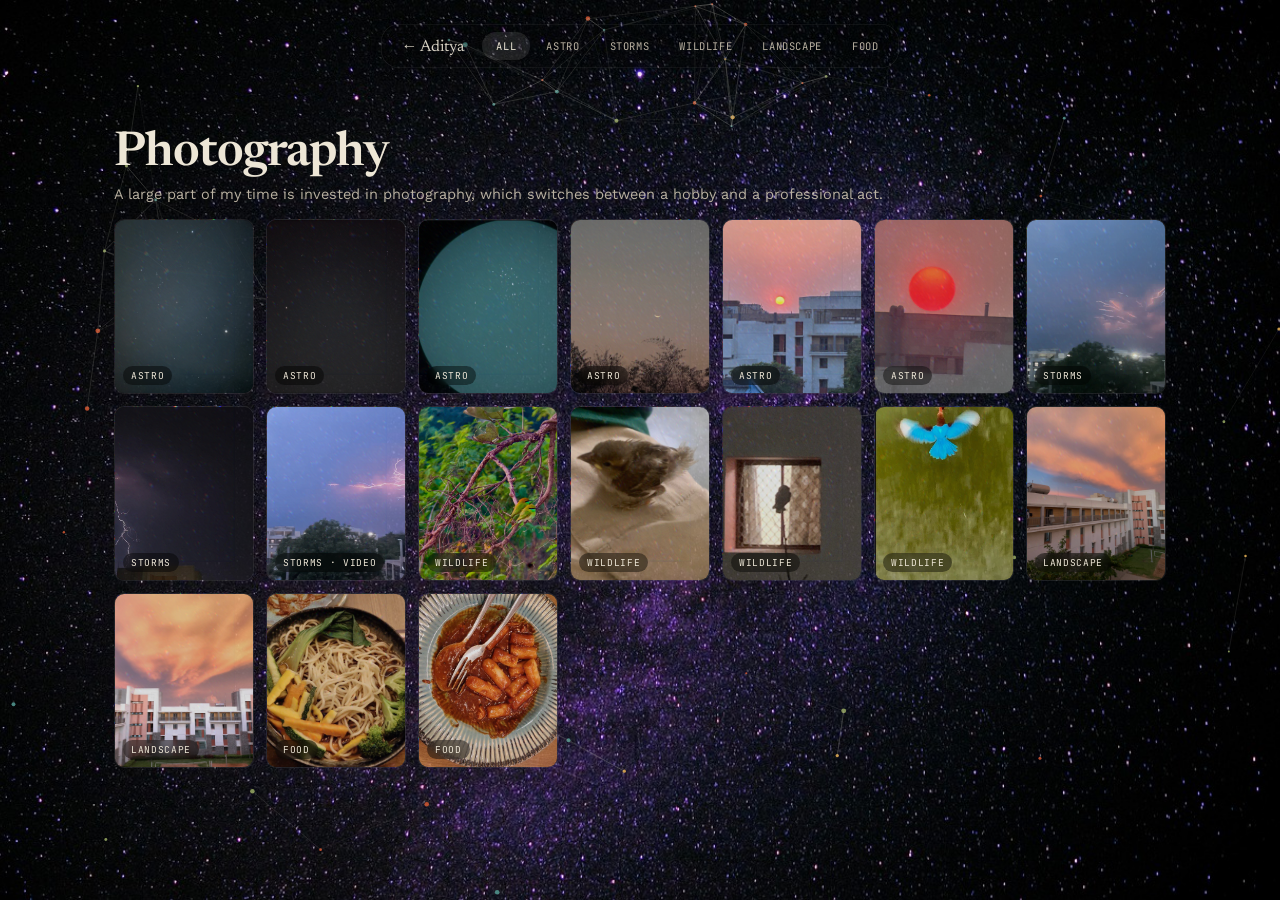
==== gallery.html @ 11ecde01 "feat:Added gallery html page" ====
<!DOCTYPE html>
<html lang="en">
<head>
<meta charset="UTF-8" />
<meta name="viewport" content="width=device-width, initial-scale=1.0, viewport-fit=cover" />
<script>
  // Same Safari SVG-filter-backdrop fallback as the main page - see mainstyle.css.
  (function(){
    const ua = navigator.userAgent;
    const isSafari = /^((?!chrome|android|crios|fxios|edgios).)*safari/i.test(ua);
    if (isSafari) document.documentElement.classList.add('is-safari');
    const coarse = matchMedia('(pointer:coarse)').matches;
    const lowCores = (navigator.hardwareConcurrency || 8) <= 4;
    const lowMem = (navigator.deviceMemory || 8) <= 4;
    const smallScreen = Math.min(innerWidth, innerHeight) <= 480;
    if (coarse && (lowCores || lowMem || smallScreen)) {
      document.documentElement.classList.add('is-lowpower');
    }
  })();
</script>
<title>Photography — Aditya Shankar</title>
<link rel="preconnect" href="https://fonts.googleapis.com">
<link href="https://fonts.googleapis.com/css2?family=Newsreader:ital,opsz,wght@0,6..72,400;0,6..72,600;1,6..72,500&family=Work+Sans:wght@400;500&family=JetBrains+Mono:wght@400;500&display=swap" rel="stylesheet">
<script src="https://cdn.tailwindcss.com"></script>
<link rel="stylesheet" href="mainstyle.css">
<style>
  /* Gallery-page-only top bar: same liquid-glass pill treatment as the photo
     subnav on the main site, just promoted to the primary/only nav here
     (fixed at the top, always visible - no scroll-triggered fade-in) and
     with a back link to the homepage in place of the Projects/About Me links. */
  .gallery-nav{
    position:fixed; top:24px; left:0; right:0; z-index:25;
    display:flex; justify-content:center; padding:0 16px;
  }
  .gallery-nav-inner{
    display:flex; align-items:center; gap:4px; padding:6px; border-radius:18px;
    background:rgba(0,0,0,0.2);
    backdrop-filter:url(#glass-filter-_r_12b_) saturate(1);
    -webkit-backdrop-filter:url(#glass-filter-_r_12b_) saturate(1);
    box-shadow:rgba(255,255,255,0.1) 0px 0px 0px 0.5px inset, rgba(0,0,0,0.1) 0px 4px 16px;
  }
  html.is-safari .gallery-nav-inner, html.is-lowpower .gallery-nav-inner{
    backdrop-filter: blur(14px) saturate(160%) !important;
    -webkit-backdrop-filter: blur(14px) saturate(160%) !important;
  }
  .gallery-nav-back{
    font-family:'Newsreader', serif; font-size:1rem; color:var(--ink);
    text-decoration:none; padding:7px 14px; border-radius:14px; opacity:0.9;
    transition:.2s ease;
  }
  .gallery-nav-back:hover{ opacity:1; background:rgba(255,255,255,0.08); }
  .gallery-page-head{
    max-width:1100px; margin:0 auto; padding:130px 24px 0;
  }
  .gallery-page-head h1{
    font-family:'Newsreader', serif; font-weight:600; font-size:clamp(2rem,4.5vw,3rem);
    letter-spacing:-0.02em; color:var(--ink); margin-bottom:8px;
  }
  .gallery-page-head p{
    font-family:'Work Sans', sans-serif; color:var(--ink-dim); font-size:14.5px; margin-bottom:12px;
  }
  .gallery-page-grid-wrap{
    max-width:1100px; margin:0 auto; padding:0 24px 100px;
  }
</style>
</head>
<body>
  <svg width="1" height="1" style="position:absolute; overflow:hidden;" xmlns:xlink="http://www.w3.org/1999/xlink">
    <defs>
      <filter id="glass-filter-_r_12b_" color-interpolation-filters="sRGB" x="0%" y="0%" width="100%" height="100%">
        <feImage x="0" y="0" width="100%" height="100%" preserveAspectRatio="none" result="map"
          href="data:image/svg+xml,%0A%20%20%20%20%20%20%3Csvg%20viewBox%3D%220%200%20260%2048%22%20xmlns%3D%22http%3A%2F%2Fwww.w3.org%2F2000%2Fsvg%22%3E%0A%20%20%20%20%20%20%20%20%3Cdefs%3E%0A%20%20%20%20%20%20%20%20%20%20%3ClinearGradient%20id%3D%22red-grad-_r_12b_%22%20x1%3D%22100%25%22%20y1%3D%220%25%22%20x2%3D%220%25%22%20y2%3D%220%25%22%3E%0A%20%20%20%20%20%20%20%20%20%20%20%20%3Cstop%20offset%3D%220%25%22%20stop-color%3D%22%230000%22%2F%3E%0A%20%20%20%20%20%20%20%20%20%20%20%20%3Cstop%20offset%3D%22100%25%22%20stop-color%3D%22red%22%2F%3E%0A%20%20%20%20%20%20%20%20%20%20%3C%2FlinearGradient%3E%0A%20%20%20%20%20%20%20%20%20%20%3ClinearGradient%20id%3D%22blue-grad-_r_12b_%22%20x1%3D%220%25%22%20y1%3D%220%25%22%20x2%3D%220%25%22%20y2%3D%22100%25%22%3E%0A%20%20%20%20%20%20%20%20%20%20%20%20%3Cstop%20offset%3D%220%25%22%20stop-color%3D%22%230000%22%2F%3E%0A%20%20%20%20%20%20%20%20%20%20%20%20%3Cstop%20offset%3D%22100%25%22%20stop-color%3D%22blue%22%2F%3E%0A%20%20%20%20%20%20%20%20%20%20%3C%2FlinearGradient%3E%0A%20%20%20%20%20%20%20%20%3C%2Fdefs%3E%0A%20%20%20%20%20%20%20%20%3Crect%20x%3D%220%22%20y%3D%220%22%20width%3D%22260%22%20height%3D%2248%22%20fill%3D%22black%22%3E%3C%2Frect%3E%0A%20%20%20%20%20%20%20%20%3Crect%20x%3D%220%22%20y%3D%220%22%20width%3D%22260%22%20height%3D%2248%22%20rx%3D%2220%22%20fill%3D%22url(%23red-grad-_r_12b_)%22%20%2F%3E%0A%20%20%20%20%20%20%20%20%3Crect%20x%3D%220%22%20y%3D%220%22%20width%3D%22260%22%20height%3D%2248%22%20rx%3D%2220%22%20fill%3D%22url(%23blue-grad-_r_12b_)%22%20style%3D%22mix-blend-mode%3A%20screen%22%20%2F%3E%0A%20%20%20%20%20%20%20%20%3Crect%20x%3D%221.6800000000000002%22%20y%3D%221.6800000000000002%22%20width%3D%22256.64%22%20height%3D%2244.64%22%20rx%3D%2220%22%20fill%3D%22hsl(0%200%25%2050%25%20%2F%200.93)%22%20style%3D%22filter%3Ablur(7px)%22%20%2F%3E%0A%20%20%20%20%20%20%3C%2Fsvg%3E%0A%20%20%20%20" />
        <feDisplacementMap in="SourceGraphic" in2="map" id="redchannel" result="dispRed" scale="-180" xChannelSelector="R" yChannelSelector="G"></feDisplacementMap>
        <feColorMatrix in="dispRed" type="matrix" values="1 0 0 0 0 0 0 0 0 0 0 0 0 0 0 0 0 0 1 0" result="red"></feColorMatrix>
        <feDisplacementMap in="SourceGraphic" in2="map" id="greenchannel" result="dispGreen" scale="-170" xChannelSelector="R" yChannelSelector="G"></feDisplacementMap>
        <feColorMatrix in="dispGreen" type="matrix" values="0 0 0 0 0 0 1 0 0 0 0 0 0 0 0 0 0 0 1 0" result="green"></feColorMatrix>
        <feDisplacementMap in="SourceGraphic" in2="map" id="bluechannel" result="dispBlue" scale="-160" xChannelSelector="R" yChannelSelector="G"></feDisplacementMap>
        <feColorMatrix in="dispBlue" type="matrix" values="0 0 0 0 0 0 0 0 0 0 0 0 1 0 0 0 0 0 1 0" result="blue"></feColorMatrix>
        <feBlend in="red" in2="green" mode="screen" result="rg"></feBlend>
        <feBlend in="rg" in2="blue" mode="screen" result="output"></feBlend>
        <feGaussianBlur in="output" stdDeviation="0.5"></feGaussianBlur>
      </filter>
      <filter id="glass-filter-photopanel" color-interpolation-filters="sRGB" x="0%" y="0%" width="100%" height="100%">
        <feImage x="0" y="0" width="100%" height="100%" preserveAspectRatio="none" result="map" href="data:image/svg+xml,%0A%20%20%20%20%20%20%3Csvg%20viewBox%3D%220%200%20260%2048%22%20xmlns%3D%22http%3A%2F%2Fwww.w3.org%2F2000%2Fsvg%22%3E%0A%20%20%20%20%20%20%20%20%3Cdefs%3E%0A%20%20%20%20%20%20%20%20%20%20%3ClinearGradient%20id%3D%22red-grad-photopanel%22%20x1%3D%22100%25%22%20y1%3D%220%25%22%20x2%3D%220%25%22%20y2%3D%220%25%22%3E%0A%20%20%20%20%20%20%20%20%20%20%20%20%3Cstop%20offset%3D%220%25%22%20stop-color%3D%22%230000%22%2F%3E%0A%20%20%20%20%20%20%20%20%20%20%20%20%3Cstop%20offset%3D%22100%25%22%20stop-color%3D%22red%22%2F%3E%0A%20%20%20%20%20%20%20%20%20%20%3C%2FlinearGradient%3E%0A%20%20%20%20%20%20%20%20%20%20%3ClinearGradient%20id%3D%22blue-grad-photopanel%22%20x1%3D%220%25%22%20y1%3D%220%25%22%20x2%3D%220%25%22%20y2%3D%22100%25%22%3E%0A%20%20%20%20%20%20%20%20%20%20%20%20%3Cstop%20offset%3D%220%25%22%20stop-color%3D%22%230000%22%2F%3E%0A%20%20%20%20%20%20%20%20%20%20%20%20%3Cstop%20offset%3D%22100%25%22%20stop-color%3D%22blue%22%2F%3E%0A%20%20%20%20%20%20%20%20%20%20%3C%2FlinearGradient%3E%0A%20%20%20%20%20%20%20%20%3C%2Fdefs%3E%0A%20%20%20%20%20%20%20%20%3Crect%20x%3D%220%22%20y%3D%220%22%20width%3D%22260%22%20height%3D%2248%22%20fill%3D%22black%22%3E%3C%2Frect%3E%0A%20%20%20%20%20%20%20%20%3Crect%20x%3D%220%22%20y%3D%220%22%20width%3D%22260%22%20height%3D%2248%22%20rx%3D%2220%22%20fill%3D%22url(%23red-grad-photopanel)%22%20%2F%3E%0A%20%20%20%20%20%20%20%20%3Crect%20x%3D%220%22%20y%3D%220%22%20width%3D%22260%22%20height%3D%2248%22%20rx%3D%2220%22%20fill%3D%22url(%23blue-grad-photopanel)%22%20style%3D%22mix-blend-mode%3A%20screen%22%20%2F%3E%0A%20%20%20%20%20%20%20%20%3Crect%20x%3D%221.68%22%20y%3D%221.68%22%20width%3D%22256.64%22%20height%3D%2244.64%22%20rx%3D%2220%22%20fill%3D%22hsl(0%200%25%2050%25%20%2F%200.93)%22%20style%3D%22filter%3Ablur(7px)%22%20%2F%3E%0A%20%20%20%20%20%20%3C%2Fsvg%3E%0A%20%20%20%20" />
        <feDisplacementMap in="SourceGraphic" in2="map" id="redchannel-pp" result="dispRed" scale="-42.5" xChannelSelector="R" yChannelSelector="G"></feDisplacementMap>
        <feColorMatrix in="dispRed" type="matrix" values="1 0 0 0 0 0 0 0 0 0 0 0 0 0 0 0 0 0 1 0" result="red"></feColorMatrix>
        <feDisplacementMap in="SourceGraphic" in2="map" id="greenchannel-pp" result="dispGreen" scale="-40" xChannelSelector="R" yChannelSelector="G"></feDisplacementMap>
        <feColorMatrix in="dispGreen" type="matrix" values="0 0 0 0 0 0 1 0 0 0 0 0 0 0 0 0 0 0 1 0" result="green"></feColorMatrix>
        <feDisplacementMap in="SourceGraphic" in2="map" id="bluechannel-pp" result="dispBlue" scale="-37.5" xChannelSelector="R" yChannelSelector="G"></feDisplacementMap>
        <feColorMatrix in="dispBlue" type="matrix" values="0 0 0 0 0 0 0 0 0 0 0 0 1 0 0 0 0 0 1 0" result="blue"></feColorMatrix>
        <feBlend in="red" in2="green" mode="screen" result="rg"></feBlend>
        <feBlend in="rg" in2="blue" mode="screen" result="output"></feBlend>
        <feGaussianBlur in="output" stdDeviation="0.5"></feGaussianBlur>
      </filter>
    </defs>
  </svg>

  <div class="cursor-dot"></div>
  <div class="cursor-ring"></div>

  <canvas id="particle-bg" style="position:fixed; inset:0; z-index:-1; pointer-events:none;"></canvas>
  <div class="bg-image"></div>

  <!-- Liquid-glass top bar for this page: back link + photo category filters,
       reusing the same pill/blur treatment as the main site's photo subnav. -->
  <nav class="gallery-nav">
    <div class="gallery-nav-inner">
      <a href="index.html" class="gallery-nav-back">← Aditya</a>
      <div class="photo-subnav-inner" id="photoSubnav" style="background:none;backdrop-filter:none;-webkit-backdrop-filter:none;box-shadow:none;padding:0;">
        <button class="photo-subnav-cat active" data-cat="all">All</button>
        <button class="photo-subnav-cat" data-cat="astro">Astro</button>
        <button class="photo-subnav-cat" data-cat="storms">Storms</button>
        <button class="photo-subnav-cat" data-cat="wildlife">Wildlife</button>
        <button class="photo-subnav-cat" data-cat="landscape">Landscape</button>
        <button class="photo-subnav-cat" data-cat="food">Food</button>
      </div>
    </div>
  </nav>

  <div class="gallery-page-head">
    <h1>Photography</h1>
    <p>A large part of my time is invested in photography, which switches between a hobby and a professional act.</p>
  </div>

  <div class="gallery-page-grid-wrap">
    <div class="photo-grid" id="photoGrid">
      <div class="photo-card" data-cat="astro"><img data-full="media/astro/Night_Sky.jpeg" src="media/astro/Night_Sky.jpeg" alt="Night sky" loading="lazy"><span class="photo-tag">Astro</span></div>
      <div class="photo-card" data-cat="astro"><img data-full="media/astro/NIGHT_SKY_WITH_METEOR_STREAK.jpeg" src="media/astro/NIGHT_SKY_WITH_METEOR_STREAK.jpeg" alt="Night sky with meteor streak" loading="lazy"><span class="photo-tag">Astro</span></div>
      <div class="photo-card" data-cat="astro"><img data-full="media/astro/Pleaides.jpeg" src="media/astro/Pleaides.jpeg" alt="Pleiades star cluster" loading="lazy"><span class="photo-tag">Astro</span></div>
      <div class="photo-card" data-cat="astro"><img data-full="media/astro/Ramadan_Moon.jpeg" src="media/astro/Ramadan_Moon.jpeg" alt="Ramadan moon" loading="lazy"><span class="photo-tag">Astro</span></div>
      <div class="photo-card" data-cat="astro"><img data-full="media/astro/Sun_NonZoomed.jpeg" src="media/astro/Sun_NonZoomed.jpeg" alt="Sun, wide shot" loading="lazy"><span class="photo-tag">Astro</span></div>
      <div class="photo-card" data-cat="astro"><img data-full="media/astro/Sun_Zoomed.jpeg" src="media/astro/Sun_Zoomed.jpeg" alt="Sun, zoomed shot" loading="lazy"><span class="photo-tag">Astro</span></div>

      <div class="photo-card" data-cat="storms"><img data-full="media/storms/Anvil_Crawler.jpeg" src="media/storms/Anvil_Crawler.jpeg" alt="Anvil crawler lightning" loading="lazy"><span class="photo-tag">Storms</span></div>
      <div class="photo-card" data-cat="storms"><img data-full="media/storms/C2G_Lightning.jpeg" src="media/storms/C2G_Lightning.jpeg" alt="Cloud-to-ground lightning" loading="lazy"><span class="photo-tag">Storms</span></div>
      <div class="photo-card" data-cat="storms"><img data-full="media/storms/Spider_Lightning_Video.mp4" data-video="media/storms/Spider_Lightning_Video.mp4" src="media/storms/Spider_Lightning_Video_FRAMES_Stacked.jpeg" alt="Spider lightning, stacked frames (video)" loading="lazy"><span class="photo-tag">Storms · Video</span></div>

      <div class="photo-card" data-cat="wildlife"><img data-full="media/wildlife/BeeEaters.jpeg" src="media/wildlife/BeeEaters.jpeg" alt="Bee-eaters" loading="lazy"><span class="photo-tag">Wildlife</span></div>
      <div class="photo-card" data-cat="wildlife"><img data-full="media/wildlife/Jack(pet%20sparrow).jpeg" src="media/wildlife/Jack(pet%20sparrow).jpeg" alt="Jack, pet sparrow" loading="lazy"><span class="photo-tag">Wildlife</span></div>
      <div class="photo-card" data-cat="wildlife"><img data-full="media/wildlife/Spotted_Owlet.jpeg" src="media/wildlife/Spotted_Owlet.jpeg" alt="Spotted owlet" loading="lazy"><span class="photo-tag">Wildlife</span></div>
      <div class="photo-card" data-cat="wildlife"><img data-full="media/wildlife/White_Throrated_Kingfisher.jpeg" src="media/wildlife/White_Throrated_Kingfisher.jpeg" alt="White-throated kingfisher" loading="lazy"><span class="photo-tag">Wildlife</span></div>

      <div class="photo-card" data-cat="landscape"><img data-full="media/landscape/Evening_Sky.jpeg" src="media/landscape/Evening_Sky.jpeg" alt="Evening sky" loading="lazy"><span class="photo-tag">Landscape</span></div>
      <div class="photo-card" data-cat="landscape"><img data-full="media/landscape/Evening_Sky2.jpeg" src="media/landscape/Evening_Sky2.jpeg" alt="Evening sky, second shot" loading="lazy"><span class="photo-tag">Landscape</span></div>

      <div class="photo-card" data-cat="food"><img data-full="media/food/Ramen.jpeg" src="media/food/Ramen.jpeg" alt="Ramen" loading="lazy"><span class="photo-tag">Food</span></div>
      <div class="photo-card" data-cat="food"><img data-full="media/food/Tteokbokki.jpeg" src="media/food/Tteokbokki.jpeg" alt="Tteokbokki" loading="lazy"><span class="photo-tag">Food</span></div>
    </div>
  </div>

  <div class="photo-lightbox" id="photoLightbox">
    <span class="photo-lightbox-close" id="photoLightboxClose">×</span>
    <img id="photoLightboxImg" src="" alt="">
    <video id="photoLightboxVideo" controls playsinline style="display:none"></video>
  </div>

<script src="https://cdnjs.cloudflare.com/ajax/libs/gsap/3.12.5/gsap.min.js"></script>
<script src="https://cdnjs.cloudflare.com/ajax/libs/gsap/3.12.5/ScrollTrigger.min.js"></script>
<script src="mainscript.js"></script>
</body>
</html>
---- mainstyle.css ----
:root{
    /* Core ink: warm parchment. ink-muted is intentionally dimmer (lower L). */
    --ink: #EDE6D6;
    --ink-dim: #B8B0A0;
    --ink-faint: rgba(237,230,214,0.45);
    --bg: #141210;
    --bg-raised: #1C1916;
    --bg-surface: rgba(255,255,255,0.04);
    /* Palette — restrained use: moss is the signature colour */
    --moss: #8A9A5B;
    --moss-dim: rgba(138,154,91,0.18);
    --rust: #C1502E;
    --amber: #C8973E;
    --teal: #4C8C86;
    --clay: #B5654A;
    --sage: #9CAF88;
    --line: rgba(237,230,214,0.11);
    --line-strong: rgba(237,230,214,0.20);

    --nav-blur: 20px;
    --nav-sat: 180%;
    --nav-pad-v: 4px;
    --nav-pad-h: 6px;
    --nav-bg-1-a: 0.10;
    --nav-bg-2-a: 0.03;
  }
  /* Section-based accent theming: shifts only --rust (used by section-num,
     eyebrow, selection color, active-nav-pill contrast) as you scroll between
     sections. Deliberately narrow in scope - --bg/--ink stay untouched so
     contrast/readability elsewhere on the page can't be affected. Custom-property
     transitions on non-numeric/color-typed vars aren't reliably animatable across
     browsers without @property, so the shift is intentionally an instant swap
     rather than a tween - still reads as a mood change since it's tied to scroll.*/
  body.theme-projects{ --rust:#C1502E; }
  body.theme-experience{ --rust:#B5654A; }
  *{box-sizing:border-box; margin:0; padding:0;}
  html{}
  body{
    background:var(--bg);
    color:var(--ink);
    font-family:'Work Sans', sans-serif;
    overflow-x:hidden;
  }
  ::selection{ background:var(--rust); color:var(--bg); }

  /* header */
  header{
    display:flex; justify-content:space-between; align-items:center;
    padding:24px 5vw; font-family:'JetBrains Mono', monospace; font-size:12px;
    color:var(--ink-dim); letter-spacing:0.03em;
    border-bottom: 1px solid var(--line);
  }
  /* Scrollspy pill: a moss-colored slider that slides behind whichever nav link
     ("Projects" / "About Me") is currently in view. Lives inside the real nav
     markup (the <nav data-app-nav> block further down) as an absolutely
     positioned <span class="nav-indicator">, and is driven by moveIndicator()
     in the script at the bottom of the page. */
  .nav-indicator{
    position:absolute; height:32px; border-radius:999px;
    background:var(--moss); opacity:0; z-index:0; top:4px; left:0;
    pointer-events:none;
  }
  /* Text goes dark-on-moss when a link's pill is active. The link text itself
     lives in a nested <span> with its own hardcoded color class, so the color
     override has to target that span directly (not just the parent <a>). */
  nav[data-app-nav] a.active span{ color:var(--bg) !important; }
  .wave{ display:flex; align-items:center; gap:8px; color:var(--moss); }
  .wave span{ font-size:15px; }
  .clock{ text-align:right; line-height:1.3; }
  .clock b{ color:var(--ink); font-size:14px; font-weight:500; }

  /* hero */
  .hero{
    min-height:82vh;
    display:flex; flex-direction:column; align-items:center; justify-content:center;
    text-align:center; padding:0 5vw; position:relative;
  }
  .eyebrow{
    font-family:'JetBrains Mono', monospace; font-size:11px; font-weight:500; letter-spacing:.22em;
    color:var(--moss); text-transform:uppercase; margin-bottom:28px;
    opacity:0.85;
  }
  .hero h1{
    font-family:'Newsreader', serif; font-weight:600;
    font-size:clamp(2.6rem, 7.5vw, 7rem);
    line-height:0.94;
    letter-spacing:-0.025em;
    display:flex; flex-wrap:nowrap; align-items:baseline; justify-content:center;
    gap:0.3em; max-width:100%;
  }
  .hero h1 em{ font-style:italic; font-weight:500; color:var(--moss); }
  .letters{ display:inline-flex; flex-wrap:nowrap; flex-shrink:0; letter-spacing:0; transition:letter-spacing .5s ease; }
  .letters:hover{ letter-spacing:0.05em; }
  .letters .letter{ display:inline-block; transition:color .3s ease, transform .3s ease; cursor:pointer; }
  .letter-particle{ position:fixed; width:5px; height:5px; border-radius:50%; pointer-events:none; z-index:9999; transform:translate(-50%,-50%); }
  .letters .letter:hover{ color:var(--hc); transform:translateY(-0.08em) rotate(-3deg); }
  /* Fixed width sized for the widest cycling string (the CJK entries render wider
     per character than the Latin ones). Without this, the box's width tracks
     whatever word is currently showing, and since .hero h1 is a centered flex
     row, that made the whole row re-center on every swap - visibly shifting
     "Aditya" left/right as the surname changed length. A constant-width box
     keeps the row's total width (and "Aditya"'s position) fixed regardless of
     which language is currently displayed. */
  .lang-cycle{
    position:relative; display:inline-block; flex-shrink:0;
    width:5.6em; text-align:left;
    white-space:nowrap; word-break:keep-all; overflow-wrap:normal; overflow:visible;
    font-size:0.68em; vertical-align:baseline; line-height:1.3;
    cursor:pointer;
  }
  .lang-cycle::after{
    display:inline-block; white-space:nowrap; word-break:keep-all;
    content:"Shankar";
    animation:lang-cycle 24s linear infinite;
    animation-delay: var(--lang-delay, 0s);
    font-family:'Noto Sans Devanagari', 'Newsreader', serif;
  }
  /* JS toggles this for one frame to force a reflow, so the animation
     restarts clean at the new --lang-delay instead of blending from
     wherever the 24s loop currently sits. */
  .lang-cycle.lang-reset::after{ animation:none; }
  /* content is a discrete (non-interpolable) property. If it's only declared at the
     boundary keyframes (0/20/40/60%...), the browser is free to flip it at the
     midpoint between those declarations - which lands mid-hold, at full opacity,
     causing a visible snap instead of the intended invisible swap. Re-declaring
     content at every keyframe pins it to the current word until the exact
     opacity:0 keyframe, where the flip happens while invisible. */
  /* Each 20%-wide language block now has FIVE points instead of four:
     enter(0) -> fade-in-end(9) -> hold-end(13) -> fully-invisible dwell(19) -> swap(20).
     That extra dwell keyframe holds opacity at true 0 for a beat, WITH THE OLD WORD
     STILL SET, before content flips at the block boundary - so the swap always
     happens after the text has visibly finished disappearing, not mid-fade. */
  @keyframes lang-cycle{
    0%{ content:"Shankar"; opacity:0; }
    9%{ content:"Shankar"; opacity:1; }
    13%{ content:"Shankar"; opacity:1; }
    19%{ content:"Shankar"; opacity:0; }
    20%{ content:"Шанкар"; opacity:0; }
    29%{ content:"Шанкар"; opacity:1; }
    33%{ content:"Шанкар"; opacity:1; }
    39%{ content:"Шанкар"; opacity:0; }
    40%{ content:"シャンカル"; opacity:0; }
    49%{ content:"シャンカル"; opacity:1; }
    53%{ content:"シャンカル"; opacity:1; }
    59%{ content:"シャンカル"; opacity:0; }
    60%{ content:"샹카르"; opacity:0; }
    69%{ content:"샹카르"; opacity:1; }
    73%{ content:"샹카르"; opacity:1; }
    79%{ content:"샹카르"; opacity:0; }
    80%{ content:"शंकर"; opacity:0; }
    89%{ content:"शंकर"; opacity:1; }
    93%{ content:"शंकर"; opacity:1; }
    99%{ content:"शंकर"; opacity:0; }
    100%{ content:"Shankar"; opacity:0; }
  }
  .tagline{
    margin-top:32px; max-width:500px; color:var(--ink-dim);
    font-size:15px; line-height:1.75; letter-spacing:0.01em;
  }

  /* field log ticker — signature element */
  .fieldlog{
    border-top:1px solid var(--line); border-bottom:1px solid var(--line);
    padding:13px 0; overflow:hidden; white-space:nowrap; position:relative;
    background:linear-gradient(180deg, rgba(255,255,255,0.04), rgba(255,255,255,0.015));
    backdrop-filter:blur(12px) saturate(150%);
    -webkit-backdrop-filter:blur(12px) saturate(150%);
    box-shadow:inset 0 1px 0 rgba(255,255,255,0.04), inset 0 -1px 0 rgba(0,0,0,0.15);
    /* Soft fade-out edges so the ticker reads as a continuous stream */
    -webkit-mask-image: linear-gradient(90deg, transparent 0%, black 8%, black 92%, transparent 100%);
    mask-image: linear-gradient(90deg, transparent 0%, black 8%, black 92%, transparent 100%);
  }
  .fieldlog-track{
    display:inline-flex; gap:56px;
  }
  .fieldlog span{
    font-family:'JetBrains Mono', monospace; font-size:11.5px; color:var(--ink-dim);
    letter-spacing:0.02em;
  }
  .fieldlog b{ color:var(--moss); font-weight:500; }


  .scroll-progress{
    position:fixed; top:0; left:0; width:100%; height:3px; z-index:80;
    background:linear-gradient(90deg, var(--rust), var(--amber), var(--moss), var(--teal));
    transform:scaleX(0); transform-origin:left center; pointer-events:none;
  }

  /* nav pill */
  /* sections */
  section{ padding:120px 5vw; max-width:1100px; margin:0 auto; }
  .section-head{ display:flex; align-items:baseline; gap:14px; margin-bottom:52px; }
  /* section-num is metadata, not a design feature — kept small and faint */
  .section-num{
    font-family:'JetBrains Mono', monospace; font-size:10px; letter-spacing:.1em;
    color:var(--ink-faint); font-weight:400; opacity:0.7;
  }
  .section-head h2{
    font-family:'Newsreader', serif; font-size:clamp(1.9rem,3.5vw,2.6rem);
    font-weight:600; letter-spacing:-0.02em; line-height:1;
  }

  .bg-image{
    position:fixed; inset:0; z-index:-2; pointer-events:none;
    background-image:url('image.jpg');
    background-size:cover;
    background-position:50% 50%;
    transform: translateZ(0);
    backface-visibility: hidden;
  }

  .specimen-grid{ display:grid; grid-template-columns:repeat(auto-fit, minmax(280px,1fr)); gap:18px; background:transparent; border:none; perspective: 1000px; }
  @media (max-width: 767px) {
    [data-app-nav]{ top: max(1.5rem, env(safe-area-inset-top)); }
  }
  /* Safari can't do the url(#...) SVG-filter distortion in backdrop-filter
     at all - it silently drops the whole declaration, so glass surfaces
     render with zero blur. Swap in a plain blur+saturate there only. */
  html.is-safari [data-app-nav] div[style*="glass-filter"]{
    backdrop-filter: blur(14px) saturate(160%) !important;
    -webkit-backdrop-filter: blur(14px) saturate(160%) !important;
  }
  html.is-safari .specimen{
    backdrop-filter: blur(3px) saturate(180%) !important;
    -webkit-backdrop-filter: blur(3px) saturate(180%) !important;
  }
  html.is-safari .tag-chip{
    backdrop-filter: blur(3px) saturate(160%) !important;
    -webkit-backdrop-filter: blur(3px) saturate(160%) !important;
  }
  html.is-safari .photo-cta{
    backdrop-filter: blur(12px) saturate(180%) !important;
    -webkit-backdrop-filter: blur(12px) saturate(180%) !important;
  }
  html.is-safari .photo-card{
    backdrop-filter: blur(10px) saturate(160%) !important;
    -webkit-backdrop-filter: blur(10px) saturate(160%) !important;
  }
  html.is-safari .photo-subnav-inner{
    backdrop-filter: blur(12px) saturate(180%) !important;
    -webkit-backdrop-filter: blur(12px) saturate(180%) !important;
  }

  /* Low-power tier (body.low-power, set by mainscript.js from deviceMemory/
     hardwareConcurrency/coarse-pointer): the per-pixel SVG feDisplacementMap
     distortion behind these glass surfaces is the single most expensive paint
     op on the page on a weak GPU. Swap it for plain blur+saturate, same as the
     existing Safari fallback - visually very close, costs a fraction as much.
     Capable devices never get this class, so nothing changes for them. */
  body.low-power [data-app-nav] div[style*="glass-filter"]{
    backdrop-filter: blur(14px) saturate(160%) !important;
    -webkit-backdrop-filter: blur(14px) saturate(160%) !important;
  }
  body.low-power .specimen{
    backdrop-filter: blur(3px) saturate(180%) !important;
    -webkit-backdrop-filter: blur(3px) saturate(180%) !important;
  }
  body.low-power .photo-cta,
  body.low-power .photo-subnav-inner{
    backdrop-filter: blur(10px) saturate(170%) !important;
    -webkit-backdrop-filter: blur(10px) saturate(170%) !important;
  }
  body.low-power .photo-card{
    backdrop-filter: blur(8px) saturate(150%) !important;
    -webkit-backdrop-filter: blur(8px) saturate(150%) !important;
  }
  @media (min-width: 768px) {
    .specimen-grid.rail-mode {
      display: flex;
      flex-wrap: nowrap;
      width: max-content;
      gap: 32px;
      padding-right: 12vw;
    }
    .specimen-grid.rail-mode .specimen {
      width: 420px;
      flex-shrink: 0;
    }
  }
  .specimen{
    display:block; text-decoration:none; color:inherit; position:relative;
    --sp-blur: 3px;
    --sp-sat: 180%;
    transform-style: preserve-3d;
    background: rgba(0,0,0,0.22);
    backdrop-filter:url(#card-glass-distortion) blur(var(--sp-blur)) saturate(var(--sp-sat));
    -webkit-backdrop-filter:url(#card-glass-distortion) blur(var(--sp-blur)) saturate(var(--sp-sat));
    border:1px solid rgba(255,255,255,0.13);
    border-radius:20px;
    box-shadow:0 4px 24px rgba(0,0,0,0.35), inset 0 1px 0 rgba(255,255,255,0.10);
    padding:36px 32px 32px; transition:.3s cubic-bezier(.2,.8,.2,1); cursor:pointer;
    overflow:hidden;
  }
  .specimen > *{ position:relative; z-index:2; }
  .specimen:hover{
    background:rgba(0,0,0,0.16);
    border-color:rgba(138,154,91,0.5);
    transform:translateY(-5px);
    box-shadow:0 20px 48px rgba(0,0,0,0.4), 0 0 0 1px rgba(138,154,91,0.4), inset 0 1px 0 rgba(255,255,255,0.18);
  }
  .specimen:focus-visible{
    outline: 2px solid var(--moss); outline-offset: 3px;
  }
  .specimen .arrow{
    position:absolute; top:24px; right:24px; opacity:0; transform:translate(-5px,5px);
    transition:.3s ease; color:var(--moss); font-size:16px;
  }
  .specimen:hover .arrow{ opacity:1; transform:translate(0,0); }
  /* tag acts as category metadata — readable but not loud */
  .specimen .tag{
    font-family:'JetBrains Mono', monospace; font-size:10px; font-weight:500;
    color:var(--ink-dim); letter-spacing:.1em; text-transform:uppercase;
    margin-bottom:16px; display:block; opacity:0.75;
  }
  .specimen h3{ font-family:'Newsreader', serif; font-size:1.45rem; font-weight:500; margin-bottom:12px; line-height:1.2; letter-spacing:-0.01em; }
  .specimen p{ color:var(--ink-dim); font-size:13.5px; line-height:1.65; }

  .about-bio{
    font-family:'Newsreader', serif; font-size:1.18rem; line-height:1.72;
    color:var(--ink); max-width:660px; margin-bottom:28px;
    letter-spacing:0.005em;
  }
  .about-subhead{
    display:block; font-family:'JetBrains Mono', monospace; font-size:11px; font-weight:500;
    letter-spacing:.18em; text-transform:uppercase; color:var(--moss); opacity:0.85;
    margin-bottom:12px;
  }
  .about-bio-secondary{ margin-top:36px; margin-bottom:20px; }
  .about-tags{
    display:flex; flex-wrap:wrap; gap:8px; margin-top:0; margin-bottom:44px; clear:both; position:relative; z-index:1;
  }
  .tag-chip{
    font-family:'JetBrains Mono', monospace; font-size:10.5px; letter-spacing:.07em;
    text-transform:uppercase; color:var(--ink-dim);
    border-radius:999px; padding:7px 15px;
    background:rgba(0,0,0,0.3);
    backdrop-filter:url(#card-glass-distortion) blur(3px) saturate(160%);
    -webkit-backdrop-filter:url(#card-glass-distortion) blur(3px) saturate(160%);
    border:1px solid rgba(255,255,255,0.10);
    box-shadow:rgba(255,255,255,0.06) 0px 0px 0px 0.5px inset, rgba(0,0,0,0.12) 0px 2px 8px;
    transition:.2s ease;
  }
  .tag-chip:hover{
    box-shadow:rgba(255,255,255,0.12) 0px 0px 0px 0.5px inset, rgba(0,0,0,0.18) 0px 6px 20px;
    transform:translateY(-2px); color:var(--ink); border-color:rgba(138,154,91,0.35);
  }
  .tag-chip:focus-visible{ outline:2px solid var(--moss); outline-offset:3px; }
  .photo-cta{
    display:inline-flex; align-items:center; gap:10px;
    text-decoration:none; color:var(--ink-dim); font-size:12.5px; font-weight:500;
    letter-spacing:0.03em;
    padding:9px 18px 9px 16px; border-radius:999px;
    background:rgba(0,0,0,0.25);
    backdrop-filter:url(#glass-filter-_r_12b_) saturate(1);
    -webkit-backdrop-filter:url(#glass-filter-_r_12b_) saturate(1);
    border:1px solid rgba(255,255,255,0.10);
    box-shadow:rgba(255,255,255,0.08) 0px 0px 0px 0.5px inset, rgba(0,0,0,0.12) 0px 4px 16px;
    transition:.22s ease;
  }
  .photo-cta:hover{
    box-shadow:rgba(255,255,255,0.13) 0px 0px 0px 0.5px inset, rgba(0,0,0,0.18) 0px 6px 20px;
    transform:translateY(-2px); color:var(--ink); border-color:rgba(138,154,91,0.3);
  }
  .photo-cta:focus-visible{ outline:2px solid var(--moss); outline-offset:3px; }
  .photo-cta-arrow{ transition:.22s ease; }
  .photo-cta:hover .photo-cta-arrow{ transform:translateX(4px); }
  .photo-grid{
    display:grid; grid-template-columns:repeat(auto-fill,minmax(140px,1fr));
    gap:12px; margin-top:16px;
  }
  .photo-card{
    aspect-ratio:4/5; border-radius:10px; overflow:hidden; position:relative;
    background:rgba(0,0,0,0.2); border:1px solid rgba(255,255,255,0.1);
    backdrop-filter:url(#glass-filter-photopanel) saturate(1);
    -webkit-backdrop-filter:url(#glass-filter-photopanel) saturate(1);
    transition:transform .3s ease, opacity .3s ease;
  }
  .photo-card:hover{ transform:translateY(-3px); }
  .photo-card img{ width:100%; height:100%; object-fit:cover; display:block; opacity:.85; transition:opacity .3s ease; }
  .photo-card:hover img{ opacity:1; }
  .photo-card .photo-tag{
    position:absolute; left:8px; bottom:8px; font-family:'JetBrains Mono', monospace;
    font-size:9.5px; letter-spacing:.07em; text-transform:uppercase; color:var(--ink);
    background:rgba(0,0,0,0.45); padding:3px 8px; border-radius:999px;
    backdrop-filter:blur(4px);
  }
  .photo-card.hidden-cat{ display:none; }
  .photo-card{ cursor:zoom-in; }

  .photo-lightbox{
    position:fixed; inset:0; z-index:60; display:flex; align-items:center; justify-content:center;
    padding:5vh 5vw; background:rgba(10,9,7,0.88);
    opacity:0; pointer-events:none; transition:opacity .3s ease;
  }
  .photo-lightbox.visible{ opacity:1; pointer-events:auto; }
  .photo-lightbox img, .photo-lightbox video{
    max-width:100%; max-height:100%; border-radius:8px;
    box-shadow:0 20px 60px rgba(0,0,0,0.5);
  }
  .photo-lightbox-close{
    position:absolute; top:24px; right:28px; width:38px; height:38px; border-radius:50%;
    display:flex; align-items:center; justify-content:center; cursor:pointer;
    background:rgba(0,0,0,0.35); border:1px solid rgba(255,255,255,0.12); color:var(--ink-dim);
    font-size:18px; line-height:1; transition:.2s ease;
  }
  .photo-lightbox-close:hover{ background:rgba(0,0,0,0.55); color:var(--ink); border-color:rgba(255,255,255,0.25); }
  .photo-lightbox-close:focus-visible{ outline:2px solid var(--moss); outline-offset:3px; }

  /* Photo category pill + buttons: styling reused by the standalone gallery
     page's top bar (.gallery-nav wraps these there instead of .photo-subnav). */
  .photo-subnav-inner{
    display:flex; align-items:center; gap:2px; padding:6px; border-radius:18px;
    background:rgba(0,0,0,0.2);
    backdrop-filter:url(#glass-filter-_r_12b_) saturate(1);
    -webkit-backdrop-filter:url(#glass-filter-_r_12b_) saturate(1);
    box-shadow:rgba(255,255,255,0.1) 0px 0px 0px 0.5px inset, rgba(0,0,0,0.1) 0px 4px 16px;
  }
  .photo-subnav-cat{
    font-family:'JetBrains Mono', monospace; font-size:10.5px; letter-spacing:.06em;
    text-transform:uppercase; color:var(--ink-dim); background:none; border:none;
    padding:7px 14px; border-radius:14px; cursor:pointer; transition:.2s ease;
  }
  .photo-subnav-cat:hover{ color:var(--ink); }
  .photo-subnav-cat.active{ color:var(--ink); background:rgba(255,255,255,0.1); }
  .photo-subnav-cat:focus-visible{ outline:2px solid var(--moss); outline-offset:2px; }
  .site-footer{
    display:flex; align-items:center; gap:16px;
    padding:48px 5vw 22vh; max-width:1100px; margin:0 auto;
    font-family:'JetBrains Mono', monospace; font-size:11.5px; color:var(--ink-dim);
    letter-spacing:0.04em;
  }
  .footer-mark{ color:var(--moss); letter-spacing:.06em; font-weight:500; }
  .footer-line{ flex:1; height:1px; background:var(--line); transform-origin:left center; }
  .footer-year{ opacity:.5; }

  /* global focus style for keyboard navigation */
  :focus-visible{
    outline: 2px solid var(--moss);
    outline-offset: 3px;
    border-radius: 4px;
  }
  /* custom cursor */
  body.has-custom-cursor { cursor: none; }
  body.has-custom-cursor a, body.has-custom-cursor .specimen, body.has-custom-cursor .letters .letter { cursor: none; }
  .cursor-dot, .cursor-ring {
    position: fixed; top: 0; left: 0; pointer-events: none; z-index: 9999;
    border-radius: 50%; transform: translate(-50%, -50%);
    opacity: 0; transition: opacity 0.3s;
  }
  body.has-custom-cursor .cursor-dot, body.has-custom-cursor .cursor-ring { opacity: 1; }
  .cursor-dot { width: 5px; height: 5px; background: #fff; mix-blend-mode: difference; }
  .cursor-ring {
    width: 22px; height: 22px; border: 1.5px solid rgba(255,255,255,0.85);
    mix-blend-mode: difference;
    box-shadow: 0 0 0 0 rgba(255,255,255,0.2);
    transition: width 0.3s, height 0.3s, border-color 0.3s, background-color 0.3s, box-shadow 0.3s;
  }
  .cursor-ripple {
    position: fixed; top: 0; left: 0; pointer-events: none; z-index: 9998;
    width: 10px; height: 10px; border-radius: 50%;
    border: 1.5px solid var(--moss); transform: translate(-50%, -50%) scale(0);
    opacity: 0;
  }
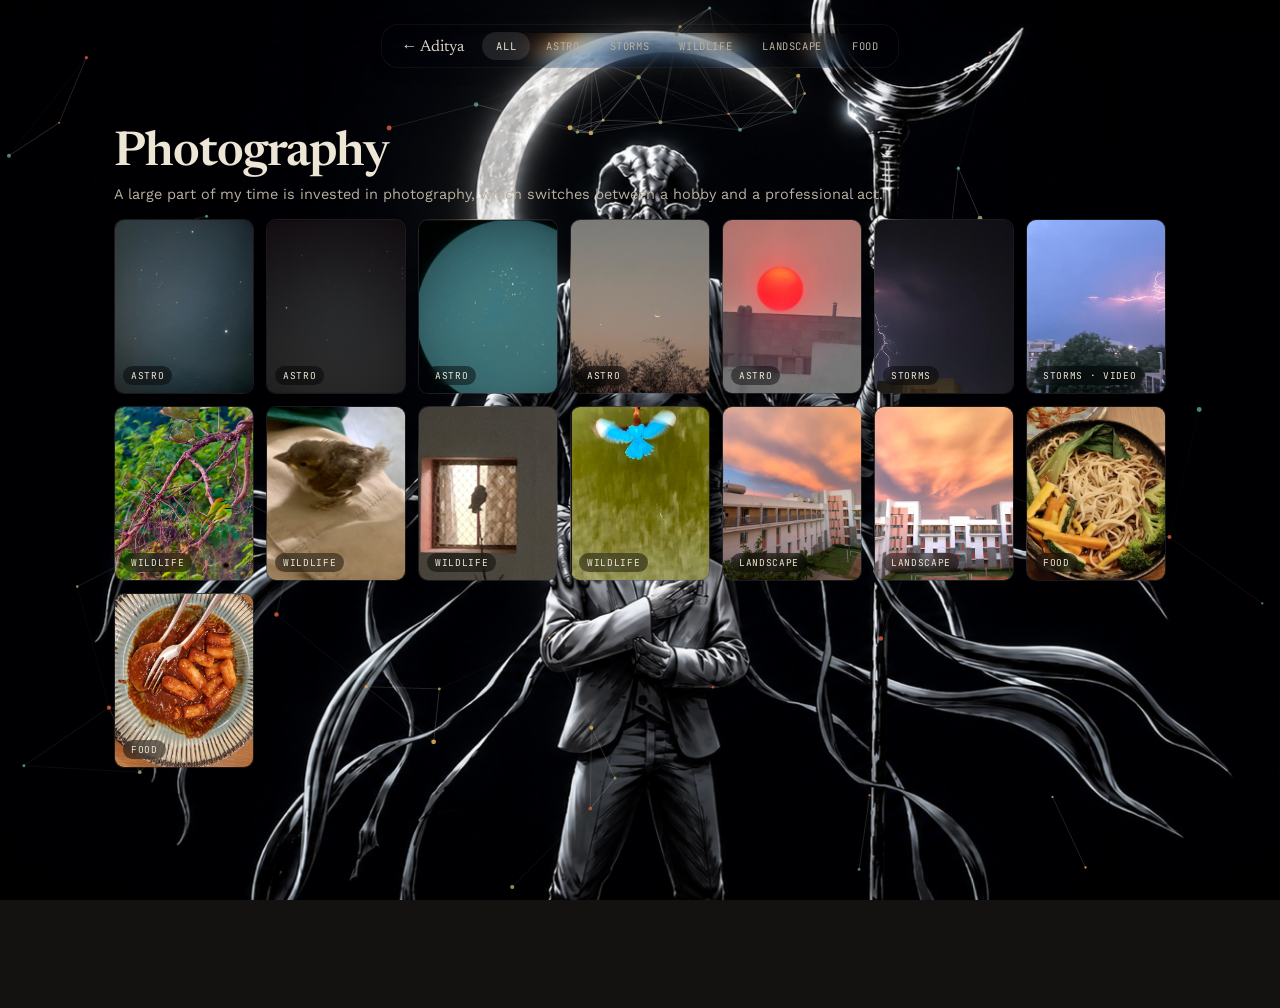
==== commit c4bbe920: "fix" ====
--- a/gallery.html
+++ b/gallery.html
@@ -35,13 +35,9 @@
   .gallery-nav-inner{
     display:flex; align-items:center; gap:4px; padding:6px; border-radius:18px;
     background:rgba(0,0,0,0.2);
-    backdrop-filter:url(#glass-filter-_r_12b_) saturate(1);
-    -webkit-backdrop-filter:url(#glass-filter-_r_12b_) saturate(1);
+    backdrop-filter: blur(10px) saturate(160%) brightness(110%);
+    -webkit-backdrop-filter: blur(10px) saturate(160%) brightness(110%);
     box-shadow:rgba(255,255,255,0.1) 0px 0px 0px 0.5px inset, rgba(0,0,0,0.1) 0px 4px 16px;
-  }
-  html.is-safari .gallery-nav-inner, html.is-lowpower .gallery-nav-inner{
-    backdrop-filter: blur(14px) saturate(160%) !important;
-    -webkit-backdrop-filter: blur(14px) saturate(160%) !important;
   }
   .gallery-nav-back{
     font-family:'Newsreader', serif; font-size:1rem; color:var(--ink);
@@ -60,25 +56,69 @@
     font-family:'Work Sans', sans-serif; color:var(--ink-dim); font-size:14.5px; margin-bottom:12px;
   }
   .gallery-page-grid-wrap{
-    max-width:1100px; margin:0 auto; padding:0 24px 100px;
+    max-width:1100px; margin:0 auto; padding:0 24px 240px;
+  }
+  /* Override the shared .bg-image rule (mainstyle.css points it at image.jpg)
+     just for this page - index.html keeps its own background untouched. */
+  /* Nav + photo-card now use a dedicated low-separation glass filter (see SVG
+     defs below) instead of the shared mainstyle.css one, which had much
+     stronger RGB channel separation and made images look fringed/translucent. */
+  .gallery-nav-inner{
+    backdrop-filter: url(#glass-filter-gallery-dyn) saturate(160%) brightness(110%) !important;
+    -webkit-backdrop-filter: url(#glass-filter-gallery-dyn) saturate(160%) brightness(110%) !important;
+  }
+  .photo-card{
+    backdrop-filter: url(#glass-filter-gallery-dyn) saturate(160%) brightness(110%) !important;
+    -webkit-backdrop-filter: url(#glass-filter-gallery-dyn) saturate(160%) brightness(110%) !important;
+  }
+  .photo-card img{ opacity:1 !important; }
+  .photo-card:hover img{ opacity:1 !important; }
+  /* Bg-image override */
+  .bg-image{
+    background-image:url('image2.png');
+  }
+  /* Collapsible image description panel, shown only inside the lightbox.
+     Near-transparent so it sits quietly over/under the full-res photo. */
+  .photo-lightbox-desc{
+    position:absolute; left:50%; bottom:5vh; transform:translateX(-50%);
+    max-width:min(560px, 86vw);
+    background:rgba(10,9,7,0.12);
+    border:1px solid rgba(255,255,255,0.08);
+    border-radius:12px; padding:6px 12px; text-align:left;
+  }
+  .photo-lightbox-desc-toggle{
+    all:unset; cursor:pointer; display:block;
+    font-family:'JetBrains Mono', monospace; font-size:10.5px; letter-spacing:.05em;
+    text-transform:uppercase; color:var(--ink-dim); padding:4px 0;
+  }
+  .photo-lightbox-desc-text{
+    font-family:'Work Sans', sans-serif; font-size:13.5px; color:var(--ink);
+    margin:2px 0 6px; max-height:200px; overflow:hidden;
+    transition:max-height .25s ease, opacity .25s ease, margin .25s ease;
+  }
+  .photo-lightbox-desc.is-collapsed .photo-lightbox-desc-text{
+    max-height:0; opacity:0; margin:0; pointer-events:none;
   }
 </style>
 </head>
 <body>
   <svg width="1" height="1" style="position:absolute; overflow:hidden;" xmlns:xlink="http://www.w3.org/1999/xlink">
     <defs>
-      <filter id="glass-filter-_r_12b_" color-interpolation-filters="sRGB" x="0%" y="0%" width="100%" height="100%">
-        <feImage x="0" y="0" width="100%" height="100%" preserveAspectRatio="none" result="map"
-          href="data:image/svg+xml,%0A%20%20%20%20%20%20%3Csvg%20viewBox%3D%220%200%20260%2048%22%20xmlns%3D%22http%3A%2F%2Fwww.w3.org%2F2000%2Fsvg%22%3E%0A%20%20%20%20%20%20%20%20%3Cdefs%3E%0A%20%20%20%20%20%20%20%20%20%20%3ClinearGradient%20id%3D%22red-grad-_r_12b_%22%20x1%3D%22100%25%22%20y1%3D%220%25%22%20x2%3D%220%25%22%20y2%3D%220%25%22%3E%0A%20%20%20%20%20%20%20%20%20%20%20%20%3Cstop%20offset%3D%220%25%22%20stop-color%3D%22%230000%22%2F%3E%0A%20%20%20%20%20%20%20%20%20%20%20%20%3Cstop%20offset%3D%22100%25%22%20stop-color%3D%22red%22%2F%3E%0A%20%20%20%20%20%20%20%20%20%20%3C%2FlinearGradient%3E%0A%20%20%20%20%20%20%20%20%20%20%3ClinearGradient%20id%3D%22blue-grad-_r_12b_%22%20x1%3D%220%25%22%20y1%3D%220%25%22%20x2%3D%220%25%22%20y2%3D%22100%25%22%3E%0A%20%20%20%20%20%20%20%20%20%20%20%20%3Cstop%20offset%3D%220%25%22%20stop-color%3D%22%230000%22%2F%3E%0A%20%20%20%20%20%20%20%20%20%20%20%20%3Cstop%20offset%3D%22100%25%22%20stop-color%3D%22blue%22%2F%3E%0A%20%20%20%20%20%20%20%20%20%20%3C%2FlinearGradient%3E%0A%20%20%20%20%20%20%20%20%3C%2Fdefs%3E%0A%20%20%20%20%20%20%20%20%3Crect%20x%3D%220%22%20y%3D%220%22%20width%3D%22260%22%20height%3D%2248%22%20fill%3D%22black%22%3E%3C%2Frect%3E%0A%20%20%20%20%20%20%20%20%3Crect%20x%3D%220%22%20y%3D%220%22%20width%3D%22260%22%20height%3D%2248%22%20rx%3D%2220%22%20fill%3D%22url(%23red-grad-_r_12b_)%22%20%2F%3E%0A%20%20%20%20%20%20%20%20%3Crect%20x%3D%220%22%20y%3D%220%22%20width%3D%22260%22%20height%3D%2248%22%20rx%3D%2220%22%20fill%3D%22url(%23blue-grad-_r_12b_)%22%20style%3D%22mix-blend-mode%3A%20screen%22%20%2F%3E%0A%20%20%20%20%20%20%20%20%3Crect%20x%3D%221.6800000000000002%22%20y%3D%221.6800000000000002%22%20width%3D%22256.64%22%20height%3D%2244.64%22%20rx%3D%2220%22%20fill%3D%22hsl(0%200%25%2050%25%20%2F%200.93)%22%20style%3D%22filter%3Ablur(7px)%22%20%2F%3E%0A%20%20%20%20%20%20%3C%2Fsvg%3E%0A%20%20%20%20" />
-        <feDisplacementMap in="SourceGraphic" in2="map" id="redchannel" result="dispRed" scale="-180" xChannelSelector="R" yChannelSelector="G"></feDisplacementMap>
+      <!-- Reduced-separation, dynamically-adjustable glass filter for this page's
+           nav bar and photo cards. The slider below drives dispScaleR/G/B and
+           the blur amount via JS; RGB channel offsets are kept small (max ~10px
+           apart) compared to the original -42.5/-40/-37.5 used elsewhere. -->
+      <filter id="glass-filter-gallery-dyn" color-interpolation-filters="sRGB" x="-25%" y="-25%" width="150%" height="150%">
+        <feImage x="0" y="0" width="100%" height="100%" preserveAspectRatio="none" result="map" href="data:image/svg+xml,%0A%20%20%20%20%20%20%3Csvg%20viewBox%3D%220%200%20260%2048%22%20xmlns%3D%22http%3A%2F%2Fwww.w3.org%2F2000%2Fsvg%22%3E%0A%20%20%20%20%20%20%20%20%3Cdefs%3E%0A%20%20%20%20%20%20%20%20%20%20%3ClinearGradient%20id%3D%22red-grad-gallery-dyn%22%20x1%3D%22100%25%22%20y1%3D%220%25%22%20x2%3D%220%25%22%20y2%3D%220%25%22%3E%0A%20%20%20%20%20%20%20%20%20%20%20%20%3Cstop%20offset%3D%220%25%22%20stop-color%3D%22%230000%22%2F%3E%0A%20%20%20%20%20%20%20%20%20%20%20%20%3Cstop%20offset%3D%22100%25%22%20stop-color%3D%22red%22%2F%3E%0A%20%20%20%20%20%20%20%20%20%20%3C%2FlinearGradient%3E%0A%20%20%20%20%20%20%20%20%20%20%3ClinearGradient%20id%3D%22blue-grad-gallery-dyn%22%20x1%3D%220%25%22%20y1%3D%220%25%22%20x2%3D%220%25%22%20y2%3D%22100%25%22%3E%0A%20%20%20%20%20%20%20%20%20%20%20%20%3Cstop%20offset%3D%220%25%22%20stop-color%3D%22%230000%22%2F%3E%0A%20%20%20%20%20%20%20%20%20%20%20%20%3Cstop%20offset%3D%22100%25%22%20stop-color%3D%22blue%22%2F%3E%0A%20%20%20%20%20%20%20%20%20%20%3C%2FlinearGradient%3E%0A%20%20%20%20%20%20%20%20%3C%2Fdefs%3E%0A%20%20%20%20%20%20%20%20%3Crect%20x%3D%220%22%20y%3D%220%22%20width%3D%22260%22%20height%3D%2248%22%20fill%3D%22black%22%3E%3C%2Frect%3E%0A%20%20%20%20%20%20%20%20%3Crect%20x%3D%220%22%20y%3D%220%22%20width%3D%22260%22%20height%3D%2248%22%20rx%3D%2220%22%20fill%3D%22url(%23red-grad-gallery-dyn)%22%20%2F%3E%0A%20%20%20%20%20%20%20%20%3Crect%20x%3D%220%22%20y%3D%220%22%20width%3D%22260%22%20height%3D%2248%22%20rx%3D%2220%22%20fill%3D%22url(%23blue-grad-gallery-dyn)%22%20style%3D%22mix-blend-mode%3A%20screen%22%20%2F%3E%0A%20%20%20%20%20%20%20%20%3Crect%20x%3D%221.68%22%20y%3D%221.68%22%20width%3D%22256.64%22%20height%3D%2244.64%22%20rx%3D%2220%22%20fill%3D%22hsl(0%200%25%2050%25%20%2F%200.93)%22%20style%3D%22filter%3Ablur(7px)%22%20%2F%3E%0A%20%20%20%20%20%20%3C%2Fsvg%3E%0A%20%20%20%20" />
+        <feDisplacementMap in="SourceGraphic" in2="map" id="gallery-dyn-red" result="dispRed" scale="-20" xChannelSelector="R" yChannelSelector="G"></feDisplacementMap>
         <feColorMatrix in="dispRed" type="matrix" values="1 0 0 0 0 0 0 0 0 0 0 0 0 0 0 0 0 0 1 0" result="red"></feColorMatrix>
-        <feDisplacementMap in="SourceGraphic" in2="map" id="greenchannel" result="dispGreen" scale="-170" xChannelSelector="R" yChannelSelector="G"></feDisplacementMap>
+        <feDisplacementMap in="SourceGraphic" in2="map" id="gallery-dyn-green" result="dispGreen" scale="-16" xChannelSelector="R" yChannelSelector="G"></feDisplacementMap>
         <feColorMatrix in="dispGreen" type="matrix" values="0 0 0 0 0 0 1 0 0 0 0 0 0 0 0 0 0 0 1 0" result="green"></feColorMatrix>
-        <feDisplacementMap in="SourceGraphic" in2="map" id="bluechannel" result="dispBlue" scale="-160" xChannelSelector="R" yChannelSelector="G"></feDisplacementMap>
+        <feDisplacementMap in="SourceGraphic" in2="map" id="gallery-dyn-blue" result="dispBlue" scale="-12" xChannelSelector="R" yChannelSelector="G"></feDisplacementMap>
         <feColorMatrix in="dispBlue" type="matrix" values="0 0 0 0 0 0 0 0 0 0 0 0 1 0 0 0 0 0 1 0" result="blue"></feColorMatrix>
         <feBlend in="red" in2="green" mode="screen" result="rg"></feBlend>
         <feBlend in="rg" in2="blue" mode="screen" result="output"></feBlend>
-        <feGaussianBlur in="output" stdDeviation="0.5"></feGaussianBlur>
+        <feGaussianBlur in="output" id="gallery-dyn-blur" stdDeviation="10"></feGaussianBlur>
       </filter>
       <filter id="glass-filter-photopanel" color-interpolation-filters="sRGB" x="0%" y="0%" width="100%" height="100%">
         <feImage x="0" y="0" width="100%" height="100%" preserveAspectRatio="none" result="map" href="data:image/svg+xml,%0A%20%20%20%20%20%20%3Csvg%20viewBox%3D%220%200%20260%2048%22%20xmlns%3D%22http%3A%2F%2Fwww.w3.org%2F2000%2Fsvg%22%3E%0A%20%20%20%20%20%20%20%20%3Cdefs%3E%0A%20%20%20%20%20%20%20%20%20%20%3ClinearGradient%20id%3D%22red-grad-photopanel%22%20x1%3D%22100%25%22%20y1%3D%220%25%22%20x2%3D%220%25%22%20y2%3D%220%25%22%3E%0A%20%20%20%20%20%20%20%20%20%20%20%20%3Cstop%20offset%3D%220%25%22%20stop-color%3D%22%230000%22%2F%3E%0A%20%20%20%20%20%20%20%20%20%20%20%20%3Cstop%20offset%3D%22100%25%22%20stop-color%3D%22red%22%2F%3E%0A%20%20%20%20%20%20%20%20%20%20%3C%2FlinearGradient%3E%0A%20%20%20%20%20%20%20%20%20%20%3ClinearGradient%20id%3D%22blue-grad-photopanel%22%20x1%3D%220%25%22%20y1%3D%220%25%22%20x2%3D%220%25%22%20y2%3D%22100%25%22%3E%0A%20%20%20%20%20%20%20%20%20%20%20%20%3Cstop%20offset%3D%220%25%22%20stop-color%3D%22%230000%22%2F%3E%0A%20%20%20%20%20%20%20%20%20%20%20%20%3Cstop%20offset%3D%22100%25%22%20stop-color%3D%22blue%22%2F%3E%0A%20%20%20%20%20%20%20%20%20%20%3C%2FlinearGradient%3E%0A%20%20%20%20%20%20%20%20%3C%2Fdefs%3E%0A%20%20%20%20%20%20%20%20%3Crect%20x%3D%220%22%20y%3D%220%22%20width%3D%22260%22%20height%3D%2248%22%20fill%3D%22black%22%3E%3C%2Frect%3E%0A%20%20%20%20%20%20%20%20%3Crect%20x%3D%220%22%20y%3D%220%22%20width%3D%22260%22%20height%3D%2248%22%20rx%3D%2220%22%20fill%3D%22url(%23red-grad-photopanel)%22%20%2F%3E%0A%20%20%20%20%20%20%20%20%3Crect%20x%3D%220%22%20y%3D%220%22%20width%3D%22260%22%20height%3D%2248%22%20rx%3D%2220%22%20fill%3D%22url(%23blue-grad-photopanel)%22%20style%3D%22mix-blend-mode%3A%20screen%22%20%2F%3E%0A%20%20%20%20%20%20%20%20%3Crect%20x%3D%221.68%22%20y%3D%221.68%22%20width%3D%22256.64%22%20height%3D%2244.64%22%20rx%3D%2220%22%20fill%3D%22hsl(0%200%25%2050%25%20%2F%200.93)%22%20style%3D%22filter%3Ablur(7px)%22%20%2F%3E%0A%20%20%20%20%20%20%3C%2Fsvg%3E%0A%20%20%20%20" />
@@ -100,6 +140,10 @@
 
   <canvas id="particle-bg" style="position:fixed; inset:0; z-index:-1; pointer-events:none;"></canvas>
   <div class="bg-image"></div>
+  <!-- mainscript.js's clock tick() expects this element (normally in index.html's
+       nav); without it here the script throws and every listener registered
+       after it (including the photo lightbox) never gets attached. -->
+  <div id="clock" style="display:none;"></div>
 
   <!-- Liquid-glass top bar for this page: back link + photo category filters,
        reusing the same pill/blur treatment as the main site's photo subnav. -->
@@ -124,27 +168,25 @@
 
   <div class="gallery-page-grid-wrap">
     <div class="photo-grid" id="photoGrid">
-      <div class="photo-card" data-cat="astro"><img data-full="media/astro/Night_Sky.jpeg" src="media/astro/Night_Sky.jpeg" alt="Night sky" loading="lazy"><span class="photo-tag">Astro</span></div>
-      <div class="photo-card" data-cat="astro"><img data-full="media/astro/NIGHT_SKY_WITH_METEOR_STREAK.jpeg" src="media/astro/NIGHT_SKY_WITH_METEOR_STREAK.jpeg" alt="Night sky with meteor streak" loading="lazy"><span class="photo-tag">Astro</span></div>
-      <div class="photo-card" data-cat="astro"><img data-full="media/astro/Pleaides.jpeg" src="media/astro/Pleaides.jpeg" alt="Pleiades star cluster" loading="lazy"><span class="photo-tag">Astro</span></div>
-      <div class="photo-card" data-cat="astro"><img data-full="media/astro/Ramadan_Moon.jpeg" src="media/astro/Ramadan_Moon.jpeg" alt="Ramadan moon" loading="lazy"><span class="photo-tag">Astro</span></div>
-      <div class="photo-card" data-cat="astro"><img data-full="media/astro/Sun_NonZoomed.jpeg" src="media/astro/Sun_NonZoomed.jpeg" alt="Sun, wide shot" loading="lazy"><span class="photo-tag">Astro</span></div>
-      <div class="photo-card" data-cat="astro"><img data-full="media/astro/Sun_Zoomed.jpeg" src="media/astro/Sun_Zoomed.jpeg" alt="Sun, zoomed shot" loading="lazy"><span class="photo-tag">Astro</span></div>
-
-      <div class="photo-card" data-cat="storms"><img data-full="media/storms/Anvil_Crawler.jpeg" src="media/storms/Anvil_Crawler.jpeg" alt="Anvil crawler lightning" loading="lazy"><span class="photo-tag">Storms</span></div>
-      <div class="photo-card" data-cat="storms"><img data-full="media/storms/C2G_Lightning.jpeg" src="media/storms/C2G_Lightning.jpeg" alt="Cloud-to-ground lightning" loading="lazy"><span class="photo-tag">Storms</span></div>
-      <div class="photo-card" data-cat="storms"><img data-full="media/storms/Spider_Lightning_Video.mp4" data-video="media/storms/Spider_Lightning_Video.mp4" src="media/storms/Spider_Lightning_Video_FRAMES_Stacked.jpeg" alt="Spider lightning, stacked frames (video)" loading="lazy"><span class="photo-tag">Storms · Video</span></div>
-
-      <div class="photo-card" data-cat="wildlife"><img data-full="media/wildlife/BeeEaters.jpeg" src="media/wildlife/BeeEaters.jpeg" alt="Bee-eaters" loading="lazy"><span class="photo-tag">Wildlife</span></div>
-      <div class="photo-card" data-cat="wildlife"><img data-full="media/wildlife/Jack(pet%20sparrow).jpeg" src="media/wildlife/Jack(pet%20sparrow).jpeg" alt="Jack, pet sparrow" loading="lazy"><span class="photo-tag">Wildlife</span></div>
-      <div class="photo-card" data-cat="wildlife"><img data-full="media/wildlife/Spotted_Owlet.jpeg" src="media/wildlife/Spotted_Owlet.jpeg" alt="Spotted owlet" loading="lazy"><span class="photo-tag">Wildlife</span></div>
-      <div class="photo-card" data-cat="wildlife"><img data-full="media/wildlife/White_Throrated_Kingfisher.jpeg" src="media/wildlife/White_Throrated_Kingfisher.jpeg" alt="White-throated kingfisher" loading="lazy"><span class="photo-tag">Wildlife</span></div>
-
-      <div class="photo-card" data-cat="landscape"><img data-full="media/landscape/Evening_Sky.jpeg" src="media/landscape/Evening_Sky.jpeg" alt="Evening sky" loading="lazy"><span class="photo-tag">Landscape</span></div>
-      <div class="photo-card" data-cat="landscape"><img data-full="media/landscape/Evening_Sky2.jpeg" src="media/landscape/Evening_Sky2.jpeg" alt="Evening sky, second shot" loading="lazy"><span class="photo-tag">Landscape</span></div>
-
-      <div class="photo-card" data-cat="food"><img data-full="media/food/Ramen.jpeg" src="media/food/Ramen.jpeg" alt="Ramen" loading="lazy"><span class="photo-tag">Food</span></div>
-      <div class="photo-card" data-cat="food"><img data-full="media/food/Tteokbokki.jpeg" src="media/food/Tteokbokki.jpeg" alt="Tteokbokki" loading="lazy"><span class="photo-tag">Food</span></div>
+      <div class="photo-card" data-cat="astro"><img data-desc="A clear night in a bortle 2 region, with minor fog." data-full="media/astro/Night_Sky.jpeg" src="media/astro/Night_Sky.jpeg" alt="Night sky" loading="lazy"><span class="photo-tag">Astro</span></div>
+      <div class="photo-card" data-cat="astro"><img data-desc="One of my BEST Astro photos I have ever taken during the Geminid Meteor Showers, You can see a greenish meteor streak in the top middle-left corner." data-full="media/astro/NIGHT_SKY_WITH_METEOR_STREAK.jpeg" src="media/astro/NIGHT_SKY_WITH_METEOR_STREAK.jpeg" alt="Night sky with meteor streak" loading="lazy"><span class="photo-tag">Astro</span></div>
+      <div class="photo-card" data-cat="astro"><img data-desc="The Pleiades, a cluster of young stars also known as the Seven Sisters." data-full="media/astro/Pleaides.jpeg" src="media/astro/Pleaides.jpeg" alt="Pleiades star cluster" loading="lazy"><span class="photo-tag">Astro</span></div>
+      <div class="photo-card" data-cat="astro"><img data-desc="A perfect crescent moon photographed during Ramadan." data-full="media/astro/Ramadan_Moon.jpeg" src="media/astro/Ramadan_Moon.jpeg" alt="Ramadan moon" loading="lazy"><span class="photo-tag">Astro</span></div>
+      <div class="photo-card" data-cat="astro"><img data-desc="A close, shot of the sun, with a sunspot visible if you look carefully." data-full="media/astro/Sun_Zoomed.jpeg" src="media/astro/Sun_Zoomed.jpeg" alt="Sun, zoomed shot" loading="lazy"><span class="photo-tag">Astro</span></div>
+
+      <div class="photo-card" data-cat="storms"><img data-desc="A cloud-to-ground lightning strike." data-full="media/storms/C2G_Lightning.jpeg" src="media/storms/C2G_Lightning.jpeg" alt="Cloud-to-ground lightning" loading="lazy"><span class="photo-tag">Storms</span></div>
+      <div class="photo-card" data-cat="storms"><img data-desc="Stacked frames of a branching &quot;spider&quot; lightning event." data-full="media/storms/Spider_Lightning_Video.mp4" data-video="media/storms/Spider_Lightning_Video.mp4" src="media/storms/Spider_Lightning_Video_FRAMES_Stacked.jpeg" alt="Spider lightning, stacked frames (video)" loading="lazy"><span class="photo-tag">Storms · Video</span></div>
+
+      <div class="photo-card" data-cat="wildlife"><img data-desc="A pair of bee-eaters perched together." data-full="media/wildlife/BeeEaters.jpeg" src="media/wildlife/BeeEaters.jpeg" alt="Bee-eaters" loading="lazy"><span class="photo-tag">Wildlife</span></div>
+      <div class="photo-card" data-cat="wildlife"><img data-desc="Jack, my pet sparrow. (Jack Sparrow)" data-full="media/wildlife/Jack(pet%20sparrow).jpeg" src="media/wildlife/Jack(pet%20sparrow).jpeg" alt="Jack, pet sparrow" loading="lazy"><span class="photo-tag">Wildlife</span></div>
+      <div class="photo-card" data-cat="wildlife"><img data-desc="A spotted owlet perching low at dusk." data-full="media/wildlife/Spotted_Owlet.jpeg" src="media/wildlife/Spotted_Owlet.jpeg" alt="Spotted owlet" loading="lazy"><span class="photo-tag">Wildlife</span></div>
+      <div class="photo-card" data-cat="wildlife"><img data-desc="A white-throated kingfisher catching a crab." data-full="media/wildlife/White_Throrated_Kingfisher.jpeg" src="media/wildlife/White_Throrated_Kingfisher.jpeg" alt="White-throated kingfisher" loading="lazy"><span class="photo-tag">Wildlife</span></div>
+
+      <div class="photo-card" data-cat="landscape"><img data-desc="An evening sky in warm colors." data-full="media/landscape/Evening_Sky.jpeg" src="media/landscape/Evening_Sky.jpeg" alt="Evening sky" loading="lazy"><span class="photo-tag">Landscape</span></div>
+      <div class="photo-card" data-cat="landscape"><img data-desc="The same sky in a different orientation." data-full="media/landscape/Evening_Sky2.jpeg" src="media/landscape/Evening_Sky2.jpeg" alt="Evening sky, second shot" loading="lazy"><span class="photo-tag">Landscape</span></div>
+
+      <div class="photo-card" data-cat="food"><img data-desc="A bowl of ramen." data-full="media/food/Ramen.jpeg" src="media/food/Ramen.jpeg" alt="Ramen" loading="lazy"><span class="photo-tag">Food</span></div>
+      <div class="photo-card" data-cat="food"><img data-desc="Spicy Korean tteokbokki." data-full="media/food/Tteokbokki.jpeg" src="media/food/Tteokbokki.jpeg" alt="Tteokbokki" loading="lazy"><span class="photo-tag">Food</span></div>
     </div>
   </div>
 
@@ -152,10 +194,41 @@
     <span class="photo-lightbox-close" id="photoLightboxClose">×</span>
     <img id="photoLightboxImg" src="" alt="">
     <video id="photoLightboxVideo" controls playsinline style="display:none"></video>
+    <div class="photo-lightbox-desc" id="photoLightboxDesc">
+      <button class="photo-lightbox-desc-toggle" id="photoLightboxDescToggle" type="button">Description ▾</button>
+      <p class="photo-lightbox-desc-text" id="photoLightboxDescText"></p>
+    </div>
   </div>
 
 <script src="https://cdnjs.cloudflare.com/ajax/libs/gsap/3.12.5/gsap.min.js"></script>
 <script src="https://cdnjs.cloudflare.com/ajax/libs/gsap/3.12.5/ScrollTrigger.min.js"></script>
 <script src="mainscript.js"></script>
+<script>
+  // Per-image description panel inside the lightbox (hardcoded via each
+  // photo's data-desc attribute). Collapsible; starts expanded per photo.
+  (function(){
+    const photoGrid = document.getElementById('photoGrid');
+    const descBox = document.getElementById('photoLightboxDesc');
+    const descText = document.getElementById('photoLightboxDescText');
+    const descToggle = document.getElementById('photoLightboxDescToggle');
+    if (!photoGrid || !descBox || !descText || !descToggle) return;
+
+    photoGrid.addEventListener('click', (e) => {
+      const card = e.target.closest('.photo-card');
+      if (!card) return;
+      const img = card.querySelector('img');
+      const desc = img.dataset.desc || '';
+      descText.textContent = desc;
+      descBox.style.display = desc ? '' : 'none';
+      descBox.classList.remove('is-collapsed');
+      descToggle.textContent = '▾';
+    });
+
+    descToggle.addEventListener('click', () => {
+      const collapsed = descBox.classList.toggle('is-collapsed');
+      descToggle.textContent = collapsed ? '▸' : '▾';
+    });
+  })();
+</script>
 </body>
-</html>
+</html>
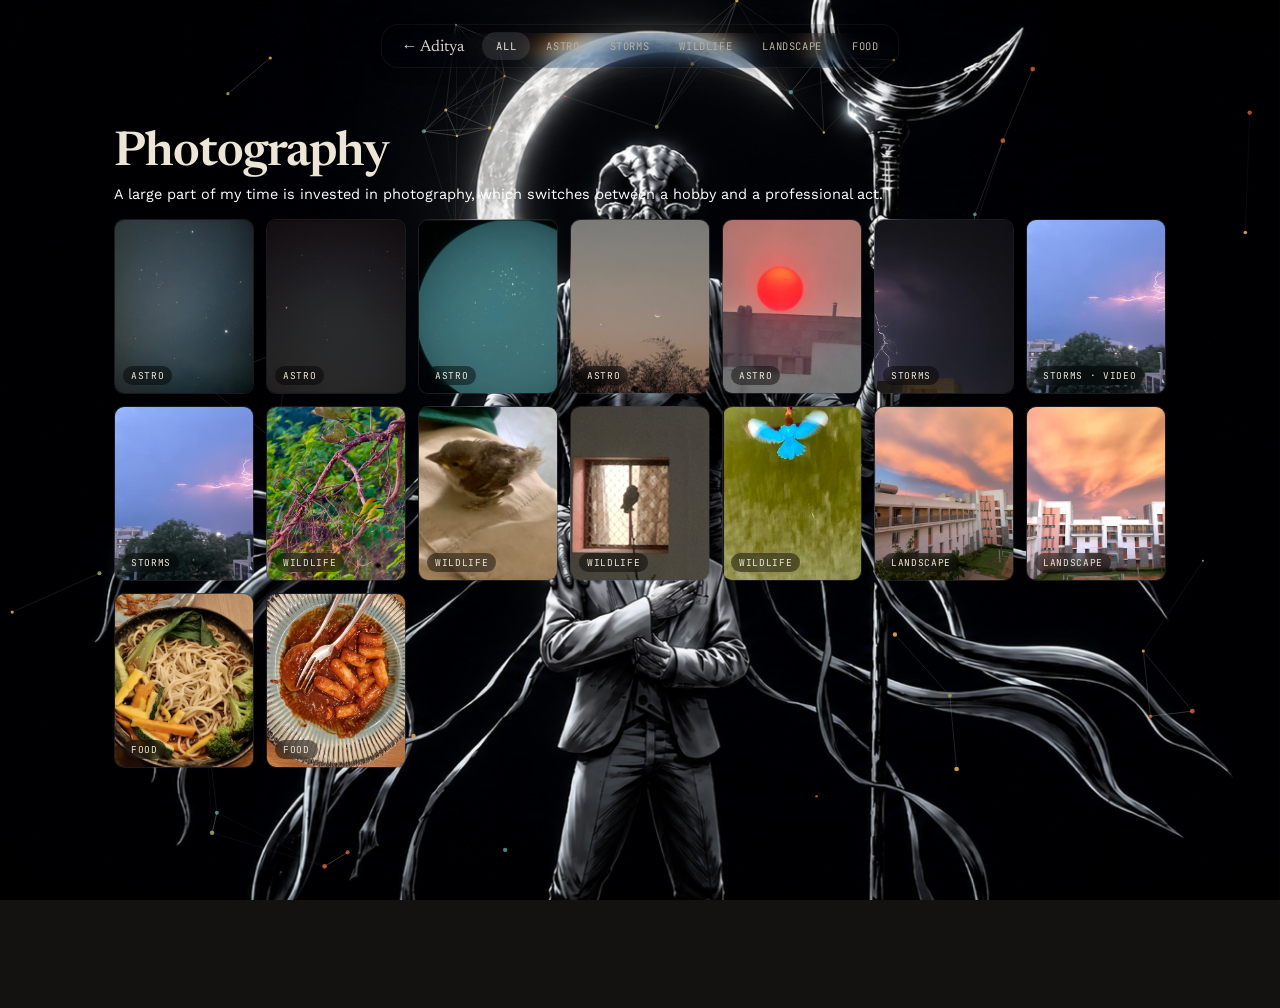
==== commit 9afbaf08: "Merge pull request #8 from aditya-3301/Images Images" ====
--- a/gallery.html
+++ b/gallery.html
@@ -53,7 +53,7 @@
     letter-spacing:-0.02em; color:var(--ink); margin-bottom:8px;
   }
   .gallery-page-head p{
-    font-family:'Work Sans', sans-serif; color:var(--ink-dim); font-size:14.5px; margin-bottom:12px;
+    font-family:'Work Sans', sans-serif; color:#fff; font-size:14.5px; margin-bottom:12px;
   }
   .gallery-page-grid-wrap{
     max-width:1100px; margin:0 auto; padding:0 24px 240px;
@@ -176,6 +176,7 @@
 
       <div class="photo-card" data-cat="storms"><img data-desc="A cloud-to-ground lightning strike." data-full="media/storms/C2G_Lightning.jpeg" src="media/storms/C2G_Lightning.jpeg" alt="Cloud-to-ground lightning" loading="lazy"><span class="photo-tag">Storms</span></div>
       <div class="photo-card" data-cat="storms"><img data-desc="Stacked frames of a branching &quot;spider&quot; lightning event." data-full="media/storms/Spider_Lightning_Video.mp4" data-video="media/storms/Spider_Lightning_Video.mp4" src="media/storms/Spider_Lightning_Video_FRAMES_Stacked.jpeg" alt="Spider lightning, stacked frames (video)" loading="lazy"><span class="photo-tag">Storms · Video</span></div>
+      <div class="photo-card" data-cat="storms"><img data-desc="A single stacked-frame exposure showing the full branching path of a spider lightning bolt." data-full="media/storms/Spider_Lightning_Video_FRAMES_Stacked.jpeg" src="media/storms/Spider_Lightning_Video_FRAMES_Stacked.jpeg" alt="Spider lightning, stacked frames" loading="lazy"><span class="photo-tag">Storms</span></div>
 
       <div class="photo-card" data-cat="wildlife"><img data-desc="A pair of bee-eaters perched together." data-full="media/wildlife/BeeEaters.jpeg" src="media/wildlife/BeeEaters.jpeg" alt="Bee-eaters" loading="lazy"><span class="photo-tag">Wildlife</span></div>
       <div class="photo-card" data-cat="wildlife"><img data-desc="Jack, my pet sparrow. (Jack Sparrow)" data-full="media/wildlife/Jack(pet%20sparrow).jpeg" src="media/wildlife/Jack(pet%20sparrow).jpeg" alt="Jack, pet sparrow" loading="lazy"><span class="photo-tag">Wildlife</span></div>
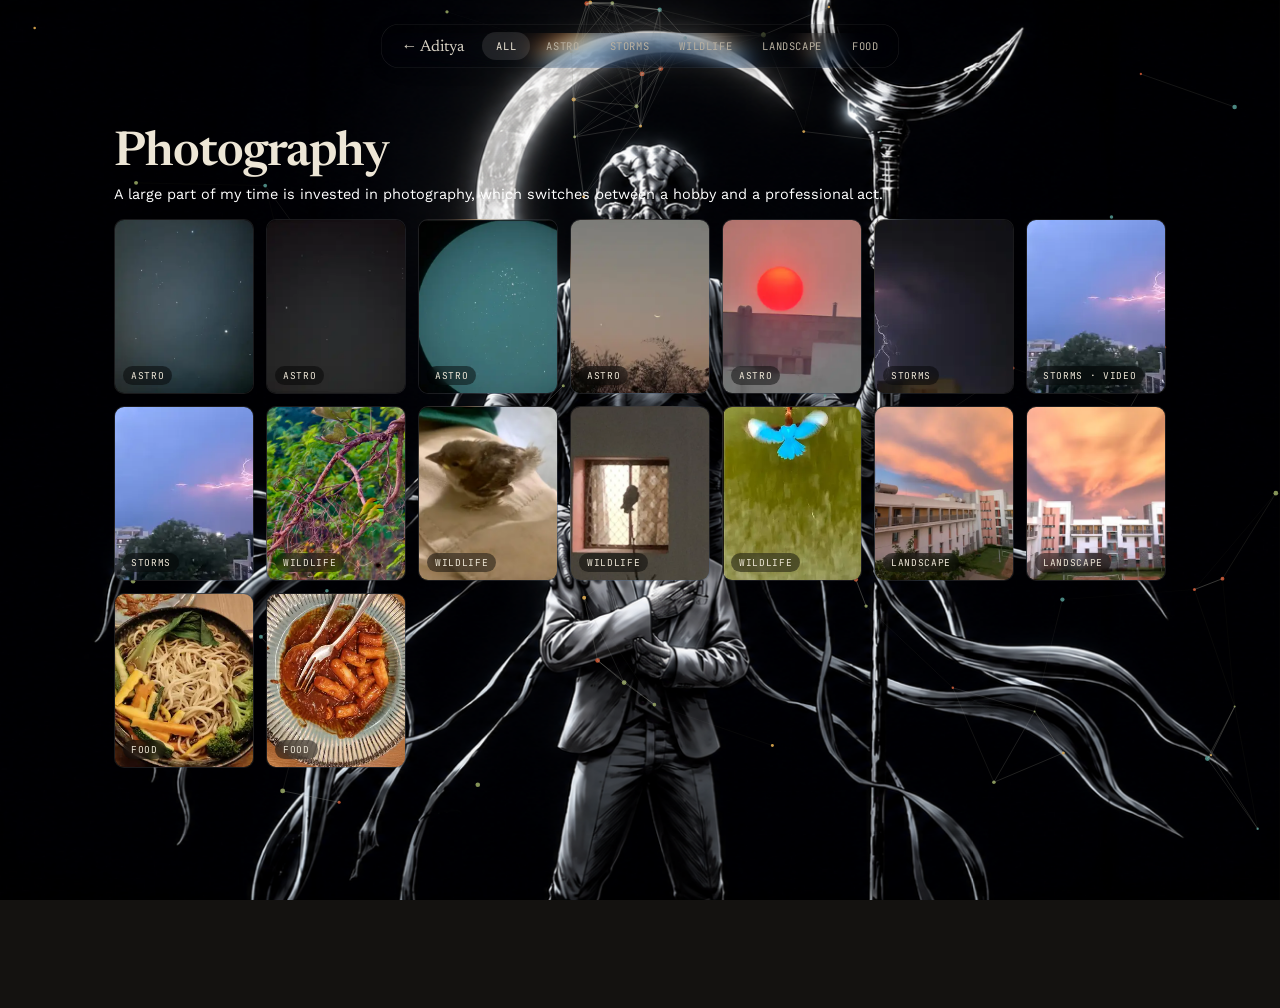
==== commit fcb6df10: "perf: optimize images, drop Tailwind CDN, defer scripts" ====
--- a/gallery.html
+++ b/gallery.html
@@ -20,8 +20,9 @@
 </script>
 <title>Photography — Aditya Shankar</title>
 <link rel="preconnect" href="https://fonts.googleapis.com">
+<link rel="preconnect" href="https://fonts.gstatic.com" crossorigin>
+<link rel="preconnect" href="https://cdnjs.cloudflare.com">
 <link href="https://fonts.googleapis.com/css2?family=Newsreader:ital,opsz,wght@0,6..72,400;0,6..72,600;1,6..72,500&family=Work+Sans:wght@400;500&family=JetBrains+Mono:wght@400;500&display=swap" rel="stylesheet">
-<script src="https://cdn.tailwindcss.com"></script>
 <link rel="stylesheet" href="mainstyle.css">
 <style>
   /* Gallery-page-only top bar: same liquid-glass pill treatment as the photo
@@ -58,7 +59,7 @@
   .gallery-page-grid-wrap{
     max-width:1100px; margin:0 auto; padding:0 24px 240px;
   }
-  /* Override the shared .bg-image rule (mainstyle.css points it at image.jpg)
+  /* Override the shared .bg-image rule (mainstyle.css points it at media/backgrounds/home.jpg)
      just for this page - index.html keeps its own background untouched. */
   /* Nav + photo-card now use a dedicated low-separation glass filter (see SVG
      defs below) instead of the shared mainstyle.css one, which had much
@@ -75,8 +76,12 @@
   .photo-card:hover img{ opacity:1 !important; }
   /* Bg-image override */
   .bg-image{
-    background-image:url('image2.png');
-  }
+    background-image:url('media/backgrounds/gallery.png');
+  }
+  /* Same low-power tiering as index.html, but gallery.html detects it inline
+     in <head> (html.is-lowpower, see script above) to avoid a flash of the
+     full-res image before mainscript.js runs. */
+  html.is-lowpower .bg-image{ background-image:url('media/backgrounds/gallery-compressed.webp'); }
   /* Collapsible image description panel, shown only inside the lightbox.
      Near-transparent so it sits quietly over/under the full-res photo. */
   .photo-lightbox-desc{
@@ -99,6 +104,9 @@
   .photo-lightbox-desc.is-collapsed .photo-lightbox-desc-text{
     max-height:0; opacity:0; margin:0; pointer-events:none;
   }
+  /* Gallery: hide cursor ring, keep dot only */
+  .cursor-ring{ display:none !important; }
+
 </style>
 </head>
 <body>
@@ -167,27 +175,32 @@
   </div>
 
   <div class="gallery-page-grid-wrap">
+    <!-- Grid imgs point at small WebP thumbnails (media/thumbs/, generated by
+         tools/optimize_images.py) with a 2x srcset for hi-DPI screens; the
+         original full-res JPEG is only fetched when the lightbox opens
+         (data-full). This is what un-lags the grid: it previously decoded
+         ~5MB of full-res JPEGs just to paint 140px cells. -->
     <div class="photo-grid" id="photoGrid">
-      <div class="photo-card" data-cat="astro"><img data-desc="A clear night in a bortle 2 region, with minor fog." data-full="media/astro/Night_Sky.jpeg" src="media/astro/Night_Sky.jpeg" alt="Night sky" loading="lazy"><span class="photo-tag">Astro</span></div>
-      <div class="photo-card" data-cat="astro"><img data-desc="One of my BEST Astro photos I have ever taken during the Geminid Meteor Showers, You can see a greenish meteor streak in the top middle-left corner." data-full="media/astro/NIGHT_SKY_WITH_METEOR_STREAK.jpeg" src="media/astro/NIGHT_SKY_WITH_METEOR_STREAK.jpeg" alt="Night sky with meteor streak" loading="lazy"><span class="photo-tag">Astro</span></div>
-      <div class="photo-card" data-cat="astro"><img data-desc="The Pleiades, a cluster of young stars also known as the Seven Sisters." data-full="media/astro/Pleaides.jpeg" src="media/astro/Pleaides.jpeg" alt="Pleiades star cluster" loading="lazy"><span class="photo-tag">Astro</span></div>
-      <div class="photo-card" data-cat="astro"><img data-desc="A perfect crescent moon photographed during Ramadan." data-full="media/astro/Ramadan_Moon.jpeg" src="media/astro/Ramadan_Moon.jpeg" alt="Ramadan moon" loading="lazy"><span class="photo-tag">Astro</span></div>
-      <div class="photo-card" data-cat="astro"><img data-desc="A close, shot of the sun, with a sunspot visible if you look carefully." data-full="media/astro/Sun_Zoomed.jpeg" src="media/astro/Sun_Zoomed.jpeg" alt="Sun, zoomed shot" loading="lazy"><span class="photo-tag">Astro</span></div>
-
-      <div class="photo-card" data-cat="storms"><img data-desc="A cloud-to-ground lightning strike." data-full="media/storms/C2G_Lightning.jpeg" src="media/storms/C2G_Lightning.jpeg" alt="Cloud-to-ground lightning" loading="lazy"><span class="photo-tag">Storms</span></div>
-      <div class="photo-card" data-cat="storms"><img data-desc="Stacked frames of a branching &quot;spider&quot; lightning event." data-full="media/storms/Spider_Lightning_Video.mp4" data-video="media/storms/Spider_Lightning_Video.mp4" src="media/storms/Spider_Lightning_Video_FRAMES_Stacked.jpeg" alt="Spider lightning, stacked frames (video)" loading="lazy"><span class="photo-tag">Storms · Video</span></div>
-      <div class="photo-card" data-cat="storms"><img data-desc="A single stacked-frame exposure showing the full branching path of a spider lightning bolt." data-full="media/storms/Spider_Lightning_Video_FRAMES_Stacked.jpeg" src="media/storms/Spider_Lightning_Video_FRAMES_Stacked.jpeg" alt="Spider lightning, stacked frames" loading="lazy"><span class="photo-tag">Storms</span></div>
-
-      <div class="photo-card" data-cat="wildlife"><img data-desc="A pair of bee-eaters perched together." data-full="media/wildlife/BeeEaters.jpeg" src="media/wildlife/BeeEaters.jpeg" alt="Bee-eaters" loading="lazy"><span class="photo-tag">Wildlife</span></div>
-      <div class="photo-card" data-cat="wildlife"><img data-desc="Jack, my pet sparrow. (Jack Sparrow)" data-full="media/wildlife/Jack(pet%20sparrow).jpeg" src="media/wildlife/Jack(pet%20sparrow).jpeg" alt="Jack, pet sparrow" loading="lazy"><span class="photo-tag">Wildlife</span></div>
-      <div class="photo-card" data-cat="wildlife"><img data-desc="A spotted owlet perching low at dusk." data-full="media/wildlife/Spotted_Owlet.jpeg" src="media/wildlife/Spotted_Owlet.jpeg" alt="Spotted owlet" loading="lazy"><span class="photo-tag">Wildlife</span></div>
-      <div class="photo-card" data-cat="wildlife"><img data-desc="A white-throated kingfisher catching a crab." data-full="media/wildlife/White_Throrated_Kingfisher.jpeg" src="media/wildlife/White_Throrated_Kingfisher.jpeg" alt="White-throated kingfisher" loading="lazy"><span class="photo-tag">Wildlife</span></div>
-
-      <div class="photo-card" data-cat="landscape"><img data-desc="An evening sky in warm colors." data-full="media/landscape/Evening_Sky.jpeg" src="media/landscape/Evening_Sky.jpeg" alt="Evening sky" loading="lazy"><span class="photo-tag">Landscape</span></div>
-      <div class="photo-card" data-cat="landscape"><img data-desc="The same sky in a different orientation." data-full="media/landscape/Evening_Sky2.jpeg" src="media/landscape/Evening_Sky2.jpeg" alt="Evening sky, second shot" loading="lazy"><span class="photo-tag">Landscape</span></div>
-
-      <div class="photo-card" data-cat="food"><img data-desc="A bowl of ramen." data-full="media/food/Ramen.jpeg" src="media/food/Ramen.jpeg" alt="Ramen" loading="lazy"><span class="photo-tag">Food</span></div>
-      <div class="photo-card" data-cat="food"><img data-desc="Spicy Korean tteokbokki." data-full="media/food/Tteokbokki.jpeg" src="media/food/Tteokbokki.jpeg" alt="Tteokbokki" loading="lazy"><span class="photo-tag">Food</span></div>
+      <div class="photo-card" data-cat="astro"><img data-desc="A clear night in a bortle 2 region, with minor fog." data-full="media/astro/Night_Sky.jpeg" src="media/thumbs/astro/Night_Sky_480.webp" srcset="media/thumbs/astro/Night_Sky_480.webp 480w, media/thumbs/astro/Night_Sky_960.webp 960w" sizes="(min-width:1100px) 172px, (min-width:480px) 22vw, 30vw" alt="Night sky" loading="lazy" decoding="async"><span class="photo-tag">Astro</span></div>
+      <div class="photo-card" data-cat="astro"><img data-desc="One of my BEST Astro photos I have ever taken during the Geminid Meteor Showers, You can see a greenish meteor streak in the top middle-left corner." data-full="media/astro/NIGHT_SKY_WITH_METEOR_STREAK.jpeg" src="media/thumbs/astro/NIGHT_SKY_WITH_METEOR_STREAK_480.webp" srcset="media/thumbs/astro/NIGHT_SKY_WITH_METEOR_STREAK_480.webp 480w, media/thumbs/astro/NIGHT_SKY_WITH_METEOR_STREAK_960.webp 960w" sizes="(min-width:1100px) 172px, (min-width:480px) 22vw, 30vw" alt="Night sky with meteor streak" loading="lazy" decoding="async"><span class="photo-tag">Astro</span></div>
+      <div class="photo-card" data-cat="astro"><img data-desc="The Pleiades, a cluster of young stars also known as the Seven Sisters." data-full="media/astro/Pleaides.jpeg" src="media/thumbs/astro/Pleaides_480.webp" srcset="media/thumbs/astro/Pleaides_480.webp 480w, media/thumbs/astro/Pleaides_960.webp 960w" sizes="(min-width:1100px) 172px, (min-width:480px) 22vw, 30vw" alt="Pleiades star cluster" loading="lazy" decoding="async"><span class="photo-tag">Astro</span></div>
+      <div class="photo-card" data-cat="astro"><img data-desc="A perfect crescent moon photographed during Ramadan." data-full="media/astro/Ramadan_Moon.jpeg" src="media/thumbs/astro/Ramadan_Moon_480.webp" srcset="media/thumbs/astro/Ramadan_Moon_480.webp 480w, media/thumbs/astro/Ramadan_Moon_960.webp 960w" sizes="(min-width:1100px) 172px, (min-width:480px) 22vw, 30vw" alt="Ramadan moon" loading="lazy" decoding="async"><span class="photo-tag">Astro</span></div>
+      <div class="photo-card" data-cat="astro"><img data-desc="A close, shot of the sun, with a sunspot visible if you look carefully." data-full="media/astro/Sun_Zoomed.jpeg" src="media/thumbs/astro/Sun_Zoomed_480.webp" srcset="media/thumbs/astro/Sun_Zoomed_480.webp 480w, media/thumbs/astro/Sun_Zoomed_960.webp 960w" sizes="(min-width:1100px) 172px, (min-width:480px) 22vw, 30vw" alt="Sun, zoomed shot" loading="lazy" decoding="async"><span class="photo-tag">Astro</span></div>
+
+      <div class="photo-card" data-cat="storms"><img data-desc="A cloud-to-ground lightning strike." data-full="media/storms/C2G_Lightning.jpeg" src="media/thumbs/storms/C2G_Lightning_480.webp" srcset="media/thumbs/storms/C2G_Lightning_480.webp 480w, media/thumbs/storms/C2G_Lightning_960.webp 960w" sizes="(min-width:1100px) 172px, (min-width:480px) 22vw, 30vw" alt="Cloud-to-ground lightning" loading="lazy" decoding="async"><span class="photo-tag">Storms</span></div>
+      <div class="photo-card" data-cat="storms"><img data-desc="Stacked frames of a branching &quot;spider&quot; lightning event." data-full="media/storms/Spider_Lightning_Video.mp4" data-video="media/storms/Spider_Lightning_Video.mp4" src="media/thumbs/storms/Spider_Lightning_Video_FRAMES_Stacked_480.webp" srcset="media/thumbs/storms/Spider_Lightning_Video_FRAMES_Stacked_480.webp 480w, media/thumbs/storms/Spider_Lightning_Video_FRAMES_Stacked_960.webp 960w" sizes="(min-width:1100px) 172px, (min-width:480px) 22vw, 30vw" alt="Spider lightning, stacked frames (video)" loading="lazy" decoding="async"><span class="photo-tag">Storms · Video</span></div>
+      <div class="photo-card" data-cat="storms"><img data-desc="A single stacked-frame exposure showing the full branching path of a spider lightning bolt." data-full="media/storms/Spider_Lightning_Video_FRAMES_Stacked.jpeg" src="media/thumbs/storms/Spider_Lightning_Video_FRAMES_Stacked_480.webp" srcset="media/thumbs/storms/Spider_Lightning_Video_FRAMES_Stacked_480.webp 480w, media/thumbs/storms/Spider_Lightning_Video_FRAMES_Stacked_960.webp 960w" sizes="(min-width:1100px) 172px, (min-width:480px) 22vw, 30vw" alt="Spider lightning, stacked frames" loading="lazy" decoding="async"><span class="photo-tag">Storms</span></div>
+
+      <div class="photo-card" data-cat="wildlife"><img data-desc="A pair of bee-eaters perched together." data-full="media/wildlife/BeeEaters.jpeg" src="media/thumbs/wildlife/BeeEaters_480.webp" srcset="media/thumbs/wildlife/BeeEaters_480.webp 480w, media/thumbs/wildlife/BeeEaters_960.webp 960w" sizes="(min-width:1100px) 172px, (min-width:480px) 22vw, 30vw" alt="Bee-eaters" loading="lazy" decoding="async"><span class="photo-tag">Wildlife</span></div>
+      <div class="photo-card" data-cat="wildlife"><img data-desc="Jack, my pet sparrow. (Jack Sparrow)" data-full="media/wildlife/Jack(pet%20sparrow).jpeg" src="media/thumbs/wildlife/Jack(pet%20sparrow)_480.webp" srcset="media/thumbs/wildlife/Jack(pet%20sparrow)_480.webp 480w, media/thumbs/wildlife/Jack(pet%20sparrow)_960.webp 960w" sizes="(min-width:1100px) 172px, (min-width:480px) 22vw, 30vw" alt="Jack, pet sparrow" loading="lazy" decoding="async"><span class="photo-tag">Wildlife</span></div>
+      <div class="photo-card" data-cat="wildlife"><img data-desc="A spotted owlet perching low at dusk." data-full="media/wildlife/Spotted_Owlet.jpeg" src="media/thumbs/wildlife/Spotted_Owlet_480.webp" srcset="media/thumbs/wildlife/Spotted_Owlet_480.webp 480w, media/thumbs/wildlife/Spotted_Owlet_960.webp 960w" sizes="(min-width:1100px) 172px, (min-width:480px) 22vw, 30vw" alt="Spotted owlet" loading="lazy" decoding="async"><span class="photo-tag">Wildlife</span></div>
+      <div class="photo-card" data-cat="wildlife"><img data-desc="A white-throated kingfisher catching a crab." data-full="media/wildlife/White_Throrated_Kingfisher.jpeg" src="media/thumbs/wildlife/White_Throrated_Kingfisher_480.webp" srcset="media/thumbs/wildlife/White_Throrated_Kingfisher_480.webp 480w, media/thumbs/wildlife/White_Throrated_Kingfisher_960.webp 960w" sizes="(min-width:1100px) 172px, (min-width:480px) 22vw, 30vw" alt="White-throated kingfisher" loading="lazy" decoding="async"><span class="photo-tag">Wildlife</span></div>
+
+      <div class="photo-card" data-cat="landscape"><img data-desc="An evening sky in warm colors." data-full="media/landscape/Evening_Sky.jpeg" src="media/thumbs/landscape/Evening_Sky_480.webp" srcset="media/thumbs/landscape/Evening_Sky_480.webp 480w, media/thumbs/landscape/Evening_Sky_960.webp 960w" sizes="(min-width:1100px) 172px, (min-width:480px) 22vw, 30vw" alt="Evening sky" loading="lazy" decoding="async"><span class="photo-tag">Landscape</span></div>
+      <div class="photo-card" data-cat="landscape"><img data-desc="The same sky in a different orientation." data-full="media/landscape/Evening_Sky2.jpeg" src="media/thumbs/landscape/Evening_Sky2_480.webp" srcset="media/thumbs/landscape/Evening_Sky2_480.webp 480w, media/thumbs/landscape/Evening_Sky2_960.webp 960w" sizes="(min-width:1100px) 172px, (min-width:480px) 22vw, 30vw" alt="Evening sky, second shot" loading="lazy" decoding="async"><span class="photo-tag">Landscape</span></div>
+
+      <div class="photo-card" data-cat="food"><img data-desc="A bowl of ramen." data-full="media/food/Ramen.jpeg" src="media/thumbs/food/Ramen_480.webp" srcset="media/thumbs/food/Ramen_480.webp 480w, media/thumbs/food/Ramen_960.webp 960w" sizes="(min-width:1100px) 172px, (min-width:480px) 22vw, 30vw" alt="Ramen" loading="lazy" decoding="async"><span class="photo-tag">Food</span></div>
+      <div class="photo-card" data-cat="food"><img data-desc="Spicy Korean tteokbokki." data-full="media/food/Tteokbokki.jpeg" src="media/thumbs/food/Tteokbokki_480.webp" srcset="media/thumbs/food/Tteokbokki_480.webp 480w, media/thumbs/food/Tteokbokki_960.webp 960w" sizes="(min-width:1100px) 172px, (min-width:480px) 22vw, 30vw" alt="Tteokbokki" loading="lazy" decoding="async"><span class="photo-tag">Food</span></div>
     </div>
   </div>
 
@@ -201,9 +214,9 @@
     </div>
   </div>
 
-<script src="https://cdnjs.cloudflare.com/ajax/libs/gsap/3.12.5/gsap.min.js"></script>
-<script src="https://cdnjs.cloudflare.com/ajax/libs/gsap/3.12.5/ScrollTrigger.min.js"></script>
-<script src="mainscript.js"></script>
+<script defer src="https://cdnjs.cloudflare.com/ajax/libs/gsap/3.12.5/gsap.min.js"></script>
+<script defer src="https://cdnjs.cloudflare.com/ajax/libs/gsap/3.12.5/ScrollTrigger.min.js"></script>
+<script defer src="mainscript.js"></script>
 <script>
   // Per-image description panel inside the lightbox (hardcoded via each
   // photo's data-desc attribute). Collapsible; starts expanded per photo.
--- a/mainstyle.css
+++ b/mainstyle.css
@@ -42,6 +42,57 @@
     overflow-x:hidden;
   }
   ::selection{ background:var(--rust); color:var(--bg); }
+
+  /* --------------------------------------------------------------
+     Minimal utility classes replacing the Tailwind CDN (issue #17).
+     Only the utilities actually used by the nav markup in index.html;
+     values match Tailwind's defaults so the markup needed no changes.
+     -------------------------------------------------------------- */
+  .fixed{position:fixed}
+  .relative{position:relative}
+  .absolute{position:absolute}
+  .inset-0{inset:0}
+  .top-6{top:24px}
+  .bottom-4{bottom:16px}
+  .left-0{left:0}
+  .right-0{right:0}
+  .z-\[25\]{z-index:25}
+  .z-10{z-index:10}
+  .-z-10{z-index:-10}
+  .flex{display:flex}
+  .hidden{display:none}
+  .items-center{align-items:center}
+  .justify-center{justify-content:center}
+  .overflow-hidden{overflow:hidden}
+  .pointer-events-none{pointer-events:none}
+  .gap-1{gap:4px}
+  .p-1{padding:4px}
+  .px-1{padding-left:4px;padding-right:4px}
+  .py-1{padding-top:4px;padding-bottom:4px}
+  .px-2{padding-left:8px;padding-right:8px}
+  .px-3{padding-left:12px;padding-right:12px}
+  .px-4{padding-left:16px;padding-right:16px}
+  .py-1\.5{padding-top:6px;padding-bottom:6px}
+  .mr-1{margin-right:4px}
+  .w-full{width:100%}
+  .h-full{height:100%}
+  .opacity-0{opacity:0}
+  .rounded-\[inherit\]{border-radius:inherit}
+  .text-\[13px\]{font-size:13px}
+  .font-medium{font-weight:500}
+  .text-white{color:#fff}
+  .text-white\/70{color:rgba(255,255,255,0.7)}
+  .hover\:text-white:hover{color:#fff}
+  .transition-colors{transition:color .2s ease}
+  .transition-opacity{transition:opacity .26s ease-out}
+  .duration-\[260ms\]{transition-duration:260ms}
+  .ease-out{transition-timing-function:ease-out}
+  @media (min-width:768px){
+    .md\:block{display:block}
+    .md\:hidden{display:none}
+  }
+  /* Notch/Dynamic-Island safety at every width, not just mobile (issue #5) */
+  [data-app-nav]{ top: max(1.5rem, env(safe-area-inset-top)); }
 
   /* header */
   header{
@@ -202,12 +253,16 @@
 
   .bg-image{
     position:fixed; inset:0; z-index:-2; pointer-events:none;
-    background-image:url('image.jpg');
+    background-image:url('media/backgrounds/home.jpg');
     background-size:cover;
     background-position:50% 50%;
     transform: translateZ(0);
     backface-visibility: hidden;
   }
+  /* Low-power devices (see LOW_POWER detection in mainscript.js, which sets
+     body.low-power) get the small compressed webp instead of the 424KB
+     full-res original - everyone else gets full res. */
+  body.low-power .bg-image{ background-image:url('media/backgrounds/home-compressed.webp'); }
 
   .specimen-grid{ display:grid; grid-template-columns:repeat(auto-fit, minmax(280px,1fr)); gap:18px; background:transparent; border:none; perspective: 1000px; }
   @media (max-width: 767px) {
@@ -460,4 +515,119 @@
     width: 10px; height: 10px; border-radius: 50%;
     border: 1.5px solid var(--moss); transform: translate(-50%, -50%) scale(0);
     opacity: 0;
-  }+  }
+
+  /* ============================================================
+     Visual enhancement pass (branch: visual-enhancements).
+     Additive polish only - background layers (particle canvas,
+     .bg-image) are deliberately untouched.
+     ============================================================ */
+
+  /* -- Hero name: layered moss glow, per-letter colored glow on hover -- */
+  .hero h1 .letters{
+    text-shadow: 0 0 24px rgba(138,154,91,0.25), 0 0 64px rgba(138,154,91,0.12);
+  }
+  .hero h1 em{ text-shadow: 0 0 22px rgba(138,154,91,0.35); }
+  .letters .letter:hover{
+    text-shadow: 0 0 16px var(--hc), 0 0 42px var(--hc);
+  }
+
+  /* -- Specimen cards: rotating conic-gradient border on hover.
+        @property lets the angle interpolate; browsers without it just
+        show the gradient static, which still reads fine. -- */
+  @property --spec-angle{
+    syntax: '<angle>'; initial-value: 0deg; inherits: false;
+  }
+  @keyframes spec-border-spin{ to{ --spec-angle: 360deg; } }
+  .specimen::before{
+    content:""; position:absolute; inset:0; border-radius:inherit;
+    padding:1.5px; pointer-events:none; z-index:1;
+    background: conic-gradient(from var(--spec-angle),
+      transparent 0%, rgba(138,154,91,0.55) 25%, rgba(200,151,62,0.5) 45%,
+      rgba(76,140,134,0.45) 65%, transparent 85%);
+    -webkit-mask: linear-gradient(#000 0 0) content-box, linear-gradient(#000 0 0);
+    -webkit-mask-composite: xor;
+            mask: linear-gradient(#000 0 0) content-box, linear-gradient(#000 0 0);
+            mask-composite: exclude;
+    opacity:0; transition:opacity .35s ease;
+  }
+  .specimen:hover::before{
+    opacity:1; animation: spec-border-spin 3.2s linear infinite;
+  }
+
+  /* -- Specimen cards: cursor-follow spotlight (uses the --x/--y vars
+        mainscript.js already writes on mousemove) -- */
+  .specimen::after{
+    content:""; position:absolute; inset:0; border-radius:inherit;
+    pointer-events:none; z-index:1;
+    background: radial-gradient(320px circle at var(--x,50%) var(--y,50%),
+      rgba(138,154,91,0.14), rgba(255,255,255,0.05) 38%, transparent 68%);
+    opacity:0; transition:opacity .3s ease;
+  }
+  .specimen:hover::after{ opacity:1; }
+
+  /* -- Nav pill: ambient moss glow behind the glass (needs !important to
+        beat the inline box-shadow on the pill div) -- */
+  [data-app-nav] div[style*="glass-filter"]{
+    box-shadow: rgba(255,255,255,0.1) 0px 0px 0px 0.5px inset,
+                rgba(0,0,0,0.1) 0px 4px 16px,
+                rgba(0,0,0,0.08) 0px 8px 24px,
+                0 0 30px rgba(138,154,91,0.16) !important;
+  }
+  .nav-indicator{
+    box-shadow: 0 0 16px rgba(138,154,91,0.55), 0 0 4px rgba(138,154,91,0.35);
+  }
+
+  /* -- Field log: per-entry accent colors + soft glow (track is duplicated
+        by JS for looping, so nth-child keeps cycling seamlessly) -- */
+  .fieldlog-track span:nth-child(4n+1) b{ color:var(--moss);  text-shadow:0 0 12px rgba(138,154,91,0.4); }
+  .fieldlog-track span:nth-child(4n+2) b{ color:var(--amber); text-shadow:0 0 12px rgba(200,151,62,0.4); }
+  .fieldlog-track span:nth-child(4n+3) b{ color:var(--teal);  text-shadow:0 0 12px rgba(76,140,134,0.45); }
+  .fieldlog-track span:nth-child(4n)   b{ color:var(--clay);  text-shadow:0 0 12px rgba(181,101,74,0.4); }
+
+  /* -- Section headings: gradient underline draws in with the reveal
+        (mainscript.js adds .head-inview in the existing onEnter) -- */
+  .section-head h2{ position:relative; padding-bottom:8px; }
+  .section-head h2::after{
+    content:""; position:absolute; left:0; bottom:0; height:2px; width:100%;
+    border-radius:2px;
+    background:linear-gradient(90deg, var(--rust), var(--amber), var(--moss), transparent);
+    transform:scaleX(0); transform-origin:left center;
+    transition:transform .9s cubic-bezier(.2,.8,.2,1) .2s;
+  }
+  .section-head.head-inview h2::after{ transform:scaleX(1); }
+
+  /* -- Tag chips + photo CTA: moss glow joins the lift on hover -- */
+  .tag-chip:hover{
+    box-shadow: rgba(255,255,255,0.12) 0px 0px 0px 0.5px inset,
+                rgba(0,0,0,0.18) 0px 6px 20px,
+                0 0 18px rgba(138,154,91,0.22);
+  }
+  .photo-cta:hover{
+    box-shadow: rgba(255,255,255,0.13) 0px 0px 0px 0.5px inset,
+                rgba(0,0,0,0.18) 0px 6px 20px,
+                0 0 22px rgba(138,154,91,0.25);
+  }
+
+  /* -- Photo grid: simple hover lift only -- */
+  .photo-card{
+    transition: transform .3s ease, box-shadow .3s ease;
+  }
+  @media (hover:hover) and (pointer:fine){
+    .photo-card:hover{
+      transform: translateY(-4px) scale(1.02); z-index:2;
+      box-shadow: 0 14px 34px rgba(0,0,0,0.45), 0 0 0 1px rgba(138,154,91,0.35);
+    }
+  }
+
+  /* -- Lightbox: media eases up into place instead of popping -- */
+  .photo-lightbox img, .photo-lightbox video{
+    transform: scale(.92) translateY(12px);
+    transition: transform .35s cubic-bezier(.2,.8,.2,1);
+  }
+  .photo-lightbox.visible img, .photo-lightbox.visible video{
+    transform: scale(1) translateY(0);
+  }
+
+  /* -- Footer mark: tiny signature glow -- */
+  .footer-mark{ text-shadow:0 0 12px rgba(138,154,91,0.4); }
